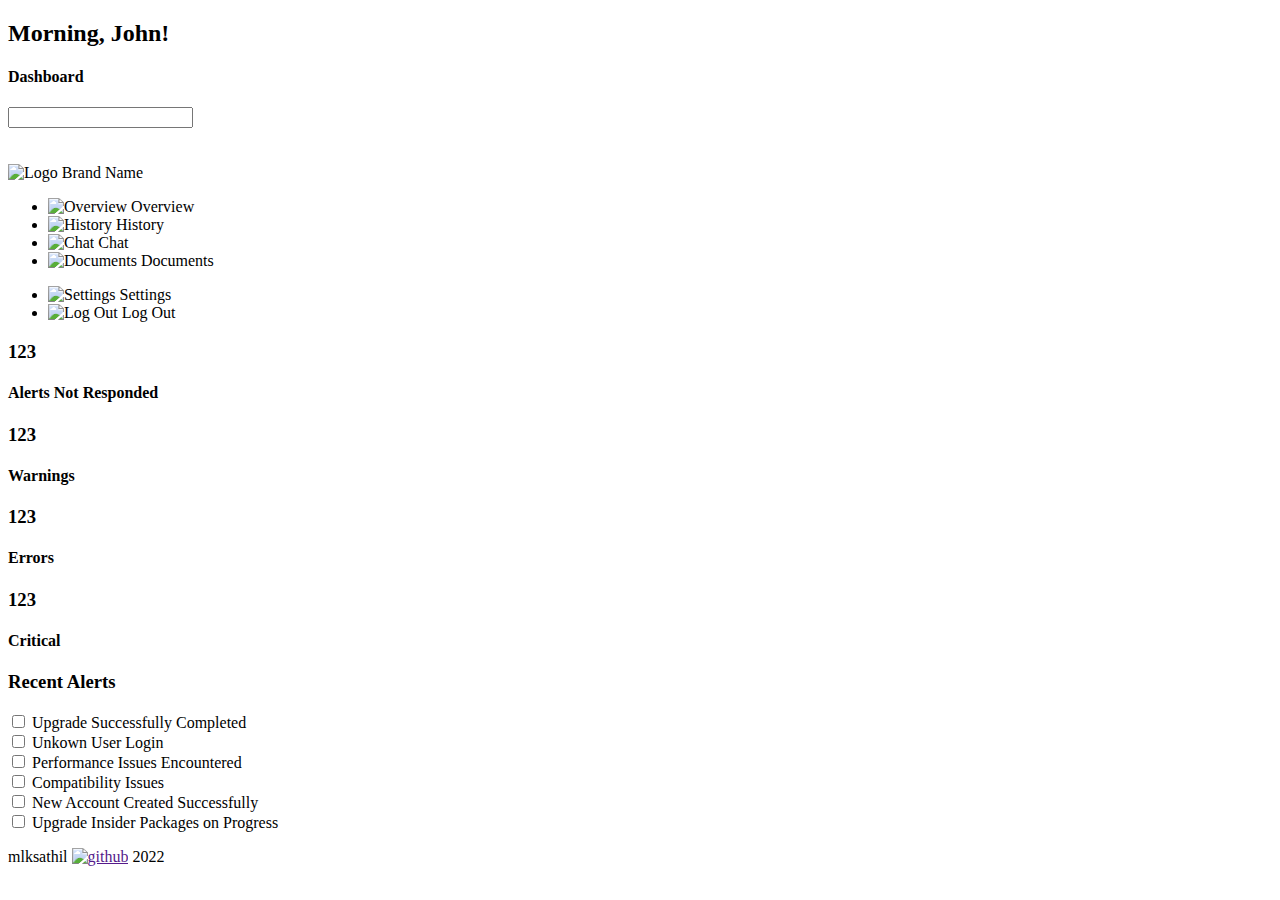
==== index.html @ 3f7fe792 "Initial Element Skeleton Done" ====
<!DOCTYPE html>
<html lang="en">

<head>
    <meta charset="UTF-8">
    <title>Admin Dashboard</title>
</head>

<body>

    <!-- SECTION Header -->

    <!-- Header
    title Morning, name!
    search
    notification
    profile pic + status + name -->

    <header>
        <div class="title">
            <h2>Morning, John!</h2>
            <h4>Dashboard</h4>
        </div>
        <input type="search" name="search" id="search">
        <div class='notification'><img src="" alt=""></div>

        <div class='profile img'>
            <img src="" alt="">
        </div>

        <div class='profile section' style='display: none'>
            <div class="status">
                <input type="radio" name="status" id="online" checked>
                <input type="radio" name="status" id="busy">
                <input type="radio" name="status" id="offline">
            </div>
            <div class="profile s">
                <input type="radio" name="profiles" id="john" checked>
                <input type="radio" name="profiles" id="margaret">
                <input type="radio" name="profiles" id="alex">
            </div>
            <div class="profile settings"> Profile Settings </div>
        </div>

    </header>

    <!-- !SECTION -->

    <!-- SECTION Navigation -->

    <!-- Navigation Upper
    Dasboard Logo
    Overview
    History
    Chat
    Documents -->

    <!-- Navigation Lower
    Settings
    Log Out -->

    <nav>
        <section class="logo">
            <img src="" alt="Logo" class="logo">
            Brand Name
        </section>

        <section class="top">
            <ul>
                <li class="overview">
                    <img src="" alt="Overview" class="icon overview">
                    Overview
                </li>
                <li class="History">
                    <img src="" alt="History" class="icon history">
                    History
                </li>
                <li class="chat">
                    <img src="" alt="Chat" class="icon chat">
                    Chat
                </li>
                <li class="documents">
                    <img src="" alt="Documents" class="icon documents">
                    Documents
                </li>
            </ul>
        </section>

        <section class="bottom">
            <ul>
                <li class="settings">
                    <img src="" alt="Settings" class="icon settings">
                    Settings
                </li>
                <li class="logout">
                    <img src="" alt="Log Out" class="icon logout">
                    Log Out
                </li>
            </ul>
        </section>
    </nav>

    <!-- !SECTION -->

    <!-- SECTION Main -->

    <!-- Article 1: Alert Count
    Alerts Not Responded
        Warnings
            Numbers + Image
        Errors
            Numbers + Image
        Criticals
            Numbers + Image -->

    <!-- Article 2: 
    Div A : Graph 
    Div B : Tickets Assgined -->

    <!-- SECTION Alert -->

    <main class="alert">
        <div class="alert count">
            <h3>123</h3>
            <h4>Alerts Not Responded</h4>
        </div>
        <div class="alert warning">
            <h3>123</h3>
            <h4>Warnings</h4>
        </div>
        <div class="alert errors">
            <h3>123</h3>
            <h4>Errors</h4>
        </div>
        <div class="alert critical">
            <h3>123</h3>
            <h4>Critical</h4>
        </div>
    </main>

    <!-- !SECTION -->

    <!-- SECTION Graph -->

    <div class="graph">
        <div class="bars" id="bar1">
            <div class="bar warning" id="w1"></div>
            <div class="bar error" id="e1"></div>
            <div class="bar critical" id="c1"></div>
        </div>
        <div class="bars" id="bar2">
            <div class="bar warning" id="w2"></div>
            <div class="bar error" id="e2"></div>
            <div class="bar critical" id="c2"></div>
        </div>
        <div class="bars" id="bar3">
            <div class="bar warning" id="w3"></div>
            <div class="bar error" id="e3"></div>
            <div class="bar critical" id="c3"></div>
        </div>
        <div class="bars" id="bar4">
            <div class="bar warning" id="w4"></div>
            <div class="bar error" id="e4"></div>
            <div class="bar critical" id="c4"></div>
        </div>
        <div class="bars" id="bar5">
            <div class="bar warning" id="w5"></div>
            <div class="bar error" id="e5"></div>
            <div class="bar critical" id="c5"></div>
        </div>
        <div class="bars" id="bar6">
            <div class="bar warning" id="w6"></div>
            <div class="bar error" id="e6"></div>
            <div class="bar critical" id="c6"></div>
        </div>
    </div>

    <!-- !SECTION -->

    <!-- SECTION Recent Alerts -->

    <div class="recents">
        <h3>Recent Alerts</h3>
        <div class="recent">
            <input type="checkbox" name="recents" id="alert1" class="recent check">
            <label for="alert1">Upgrade Successfully Completed</label>
        </div>
        <div class="recent">
            <input type="checkbox" name="recents" id="warning1" class="recent check">
            <label for="warning1">Unkown User Login</label>
        </div>
        <div class="recent">
            <input type="checkbox" name="recents" id="warning2" class="recent check">
            <label for="warning2">Performance Issues Encountered</label>
        </div>
        <div class="recent">
            <input type="checkbox" name="recents" id="error1" class="recent check">
            <label for="error1">Compatibility Issues</label>
        </div>
        <div class="recent">
            <input type="checkbox" name="recents" id="alert2" class="recent check">
            <label for="alert2">New Account Created Successfully</label>
        </div>
        <div class="recent">
            <input type="checkbox" name="recents" id="alert3" class="recent check">
            <label for="alert3">Upgrade Insider Packages on Progress</label>
        </div>

    </div>

    <!-- !SECTION -->

    <!-- !SECTION -->

    <!-- SECTION Footer -->
    <footer>
        <div>
            <p>
                mlksathil <a href=""><img src="" alt="github"></a> 2022
            </p>
        </div>
    </footer>


</body>

</html>
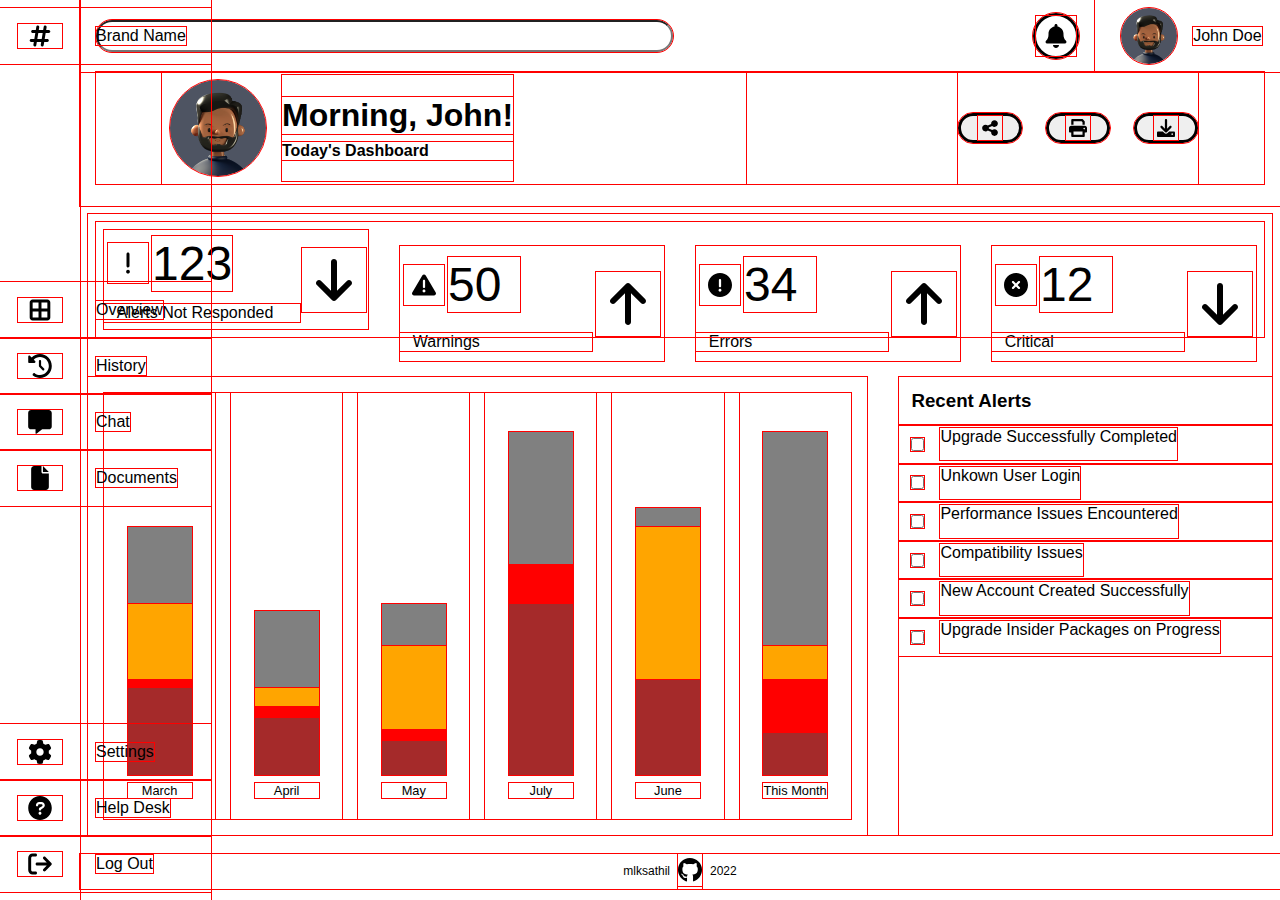
==== commit 585cd67f: "Icon Addition & Alignment" ====
--- a/index.html
+++ b/index.html
@@ -3,6 +3,9 @@
 
 <head>
     <meta charset="UTF-8">
+    <link rel="stylesheet" href="./style.css">
+    <link rel="stylesheet" href="https://cdnjs.cloudflare.com/ajax/libs/font-awesome/4.7.0/css/font-awesome.min.css">
+
     <title>Admin Dashboard</title>
 </head>
 
@@ -17,196 +20,262 @@
     profile pic + status + name -->
 
     <header>
-        <div class="title">
-            <h2>Morning, John!</h2>
-            <h4>Dashboard</h4>
+        <section class="top">
+            <input type="search" name="search" id="search">
+            <div class='notification'>
+                <img src="assets/web/icon-other/bell-solid.svg" alt="" class="notification icon">
+            </div>
+
+            <div class='notification selection' style='display: none'>
+                <div class="notification message">
+                    <p class="notification message text">Just Kidding! Nothing here. </p>
+                </div>
+            </div>
+
+            <div class='profile'>
+                <img src="./assets/web/profile/gray-profile.png" alt="profile" class="profile image">
+                <p class="profile name">John Doe</p>
+            </div>
+
+            <div class='profile selection' style='display: none'>
+                <div class="status">
+                    <input type="radio" name="status" id="online" checked>
+                    <input type="radio" name="status" id="busy">
+                    <input type="radio" name="status" id="offline">
+                </div>
+                <div class="profile s">
+                    <input type="radio" name="profiles" id="john" checked>
+                    <input type="radio" name="profiles" id="margaret">
+                    <input type="radio" name="profiles" id="alex">
+                </div>
+                <div class="profile settings"> Profile Settings </div>
+            </div>
+        </section>
+
+        <section class="bottom">
+            <div class="title">
+                <img src="./assets/web/profile/gray-profile.png" alt="profile" class="profile main image">
+                <div class="greeting">
+                    <h1>Morning, John!</h1>
+                    <h4>Today's Dashboard</h4>
+                </div>
+            </div>
+            <div class="header icons">
+                <button class="icon">
+                    <img src="assets/web/icon-other/share-nodes-solid.svg" alt="share" id="share" class="header icon">
+                </button>
+                <button class="icon">
+                    <img src="assets/web/icon-other/print-solid.svg" alt="print" id="print" class="header icon">
+                </button>
+                <button class="icon">
+                    <img src="assets/web/icon-other/download-solid.svg" alt="download" id="download"
+                        class="header icon">
+                </button>
+            </div>
+        </section>
+    </header>
+
+    <!-- !SECTION -->
+
+    <!-- SECTION Navigation -->
+
+    <nav>
+        <div class="nav">
+
+            <!-- Navigation Upper
+        Dasboard Logo
+        Overview
+        History
+        Chat
+        Documents -->
+
+            <section class="nav struct logo">
+                <img src="assets/web/icon-nav/hashtag-solid.svg" alt="Logo" class="icon logo">
+                <p class="logo text">Brand Name</p>
+            </section>
+
+            <section class="nav top">
+                <ul>
+                    <li class="nav struct overview">
+                        <img src="assets/web/icon-nav/border-all-solid.svg" alt="Overview" class="icon overview">
+                        <p class="overview text">Overview</p>
+                    </li>
+                    <li class="nav struct history">
+                        <img src="assets/web/icon-nav/clock-rotate-left-solid.svg" alt="History" class="icon history">
+                        <p class="history text">History</p>
+                    </li>
+                    <li class="nav struct chat">
+                        <img src="assets/web/icon-nav/message-solid.svg" alt="Chat" class="icon chat">
+                        <p class="chat text">Chat</p>
+                    </li>
+                    <li class="nav struct documents">
+                        <img src="assets/web/icon-nav/file-solid.svg" alt="Documents" class="icon documents">
+                        <p class="document text">Documents</p>
+                    </li>
+                </ul>
+            </section>
+
+            <!-- Navigation Lower
+        Settings
+        Log Out -->
+
+            <section class="nav bottom">
+                <ul>
+                    <li class="nav struct settings">
+                        <img src="assets/web/icon-nav/gear-solid.svg" alt="Settings" class="icon settings">
+                        <p class="nav text">Settings</p>
+                    </li>
+                    <li class="nav struct help">
+                        <img src="assets/web/icon-nav/circle-question-solid.svg" alt="Help Desk" class="icon help">
+                        <p class=" help text">Help Desk</p>
+                    </li>
+                    <li class="nav struct logout">
+                        <img src="assets/web/icon-nav/arrow-right-from-bracket-solid.svg" alt="Log Out"
+                            class="icon logout">
+                        <p class="logout text">Log Out</p>
+                    </li>
+                </ul>
+            </section>
         </div>
-        <input type="search" name="search" id="search">
-        <div class='notification'><img src="" alt=""></div>
-
-        <div class='profile img'>
-            <img src="" alt="">
-        </div>
-
-        <div class='profile section' style='display: none'>
-            <div class="status">
-                <input type="radio" name="status" id="online" checked>
-                <input type="radio" name="status" id="busy">
-                <input type="radio" name="status" id="offline">
-            </div>
-            <div class="profile s">
-                <input type="radio" name="profiles" id="john" checked>
-                <input type="radio" name="profiles" id="margaret">
-                <input type="radio" name="profiles" id="alex">
-            </div>
-            <div class="profile settings"> Profile Settings </div>
-        </div>
-
-    </header>
-
-    <!-- !SECTION -->
-
-    <!-- SECTION Navigation -->
-
-    <!-- Navigation Upper
-    Dasboard Logo
-    Overview
-    History
-    Chat
-    Documents -->
-
-    <!-- Navigation Lower
-    Settings
-    Log Out -->
-
-    <nav>
-        <section class="logo">
-            <img src="" alt="Logo" class="logo">
-            Brand Name
-        </section>
-
-        <section class="top">
-            <ul>
-                <li class="overview">
-                    <img src="" alt="Overview" class="icon overview">
-                    Overview
-                </li>
-                <li class="History">
-                    <img src="" alt="History" class="icon history">
-                    History
-                </li>
-                <li class="chat">
-                    <img src="" alt="Chat" class="icon chat">
-                    Chat
-                </li>
-                <li class="documents">
-                    <img src="" alt="Documents" class="icon documents">
-                    Documents
-                </li>
-            </ul>
-        </section>
-
-        <section class="bottom">
-            <ul>
-                <li class="settings">
-                    <img src="" alt="Settings" class="icon settings">
-                    Settings
-                </li>
-                <li class="logout">
-                    <img src="" alt="Log Out" class="icon logout">
-                    Log Out
-                </li>
-            </ul>
-        </section>
     </nav>
 
     <!-- !SECTION -->
 
     <!-- SECTION Main -->
 
-    <!-- Article 1: Alert Count
-    Alerts Not Responded
-        Warnings
-            Numbers + Image
-        Errors
-            Numbers + Image
-        Criticals
-            Numbers + Image -->
-
-    <!-- Article 2: 
-    Div A : Graph 
-    Div B : Tickets Assgined -->
-
-    <!-- SECTION Alert -->
-
-    <main class="alert">
-        <div class="alert count">
-            <h3>123</h3>
-            <h4>Alerts Not Responded</h4>
-        </div>
-        <div class="alert warning">
-            <h3>123</h3>
-            <h4>Warnings</h4>
-        </div>
-        <div class="alert errors">
-            <h3>123</h3>
-            <h4>Errors</h4>
-        </div>
-        <div class="alert critical">
-            <h3>123</h3>
-            <h4>Critical</h4>
-        </div>
+    <main class="body">
+
+        <!-- Article 1: Alert Count
+        Alerts Not Responded
+            Warnings
+                Numbers + Image
+            Errors
+                Numbers + Image
+            Criticals
+                Numbers + Image -->
+
+        <!-- SECTION Alert -->
+
+        <section class="alert">
+            <div class="alert overview count">
+                <img src="assets/web/icon-alerts/exclamation-solid.svg" alt="Alert Logo" class="alert count icon">
+                <p class="alert count number">123</p>
+                <p class="alert count text">Alerts Not Responded</p>
+                <img src="assets/web/icon-other/arrow-down-solid.svg" alt="" class="alert count arrow icon">
+            </div>
+            <div class="alert overview in warning">
+                <img src="assets/web/icon-alerts/triangle-exclamation-solid.svg" alt="Warning Logo"
+                    class="alert warning icon">
+                <p class="alert warning number">50</p>
+                <p class="alert warning text">Warnings</p>
+                <img src="assets/web/icon-other/arrow-up-solid.svg" alt="" class="alert warning arrow icon">
+            </div>
+            <div class="alert overview in error">
+                <img src="assets/web/icon-alerts/circle-exclamation-solid.svg" alt="error Logo"
+                    class="alert error icon">
+                <p class="alert error number">34</p>
+                <p class="alert error text">Errors</p>
+                <img src="assets/web/icon-other/arrow-up-solid.svg" alt="" class="alert error arrow icon">
+            </div>
+            <div class="alert overview in critical">
+                <img src="assets/web/icon-alerts/circle-xmark-solid.svg" alt="Critical Logo"
+                    class="alert critical icon">
+                <p class="alert critical number">12</p>
+                <p class="alert critical text">Critical</p>
+                <img src="assets/web/icon-other/arrow-down-solid.svg" alt="" class="alert critical arrow icon">
+            </div>
+        </section>
+
+        <!-- !SECTION -->
+
+        <!-- Article 2: 
+            Div A : Graph 
+            Div B : Tickets Assgined -->
+
+        <!-- SECTION Graph -->
+
+        <section class="graph">
+            <main class="graph">
+                <div class="bars" id="bar1">
+                    <div class="bar count" id="o1" style="height: 65%"></div>
+                    <div class="bar warning" id="w1" style="height: 45%"></div>
+                    <div class="bar error" id="e1" style="height: 25%"></div>
+                    <div class="bar critical" id="c1" style="height: 23%"></div>
+                    <p class="bar name">March</p>
+                </div>
+                <div class="bars" id="bar2">
+                    <div class="bar count" id="o2" style="height: 43%"></div>
+                    <div class="bar warning" id="w2" style="height: 23%"></div>
+                    <div class="bar error" id="e2" style="height: 18%"></div>
+                    <div class="bar critical" id="c2" style="height: 15%"></div>
+                    <p class="bar name">April</p>
+                </div>
+                <div class="bars" id="bar3">
+                    <div class="bar count" id="o3" style="height: 45%"></div>
+                    <div class="bar warning" id="w3" style="height: 34%"></div>
+                    <div class="bar error" id="e3" style="height: 12%"></div>
+                    <div class="bar critical" id="c3" style="height: 9%"></div>
+                    <p class="bar name">May</p>
+                </div>
+                <div class="bars" id="bar4">
+                    <div class="bar count" id="o4" style="height: 90%"></div>
+                    <div class="bar warning" id="w4" style="height: 55%"></div>
+                    <div class="bar error" id="e4" style="height: 55%"></div>
+                    <div class="bar critical" id="c4" style="height: 45%"></div>
+                    <p class="bar name">July</p>
+                </div>
+                <div class="bars" id="bar5">
+                    <div class="bar count" id="o5" style="height: 70%"></div>
+                    <div class="bar warning" id="w5" style="height: 65%"></div>
+                    <div class="bar error" id="e5" style="height: 25%"></div>
+                    <div class="bar critical" id="c5" style="height: 25%"></div>
+                    <p class="bar name">June</p>
+                </div>
+                <div class="bars" id="bar6">
+                    <div class="bar count" id="o6" style="height: 90%"></div>
+                    <div class="bar warning" id="w6" style="height: 34%"></div>
+                    <div class="bar error" id="e6" style="height: 25%"></div>
+                    <div class="bar critical" id="c6" style="height: 11%"></div>
+                    <p class="bar name">This Month</p>
+                </div>
+            </main>
+        </section>
+
+        <!-- !SECTION -->
+
+        <!-- SECTION Recent Alerts -->
+
+        <section class="recents">
+            <h3>Recent Alerts</h3>
+            <section class="recents body">
+                <div class="recent">
+                    <input type="checkbox" name="recents" id="alert1" class="recent check">
+                    <label for="alert1" class="recent text">Upgrade Successfully Completed</label>
+                </div>
+                <div class="recent">
+                    <input type="checkbox" name="recents" id="warning1" class="recent check">
+                    <label for="warning1" class="recent text">Unkown User Login</label>
+                </div>
+                <div class="recent">
+                    <input type="checkbox" name="recents" id="warning2" class="recent check">
+                    <label for="warning2" class="recent text">Performance Issues Encountered</label>
+                </div>
+                <div class="recent">
+                    <input type="checkbox" name="recents" id="error1" class="recent check">
+                    <label for="error1" class="recent text">Compatibility Issues</label>
+                </div>
+                <div class="recent">
+                    <input type="checkbox" name="recents" id="alert2" class="recent check">
+                    <label for="alert2" class="recent text">New Account Created Successfully</label>
+                </div>
+                <div class="recent">
+                    <input type="checkbox" name="recents" id="alert3" class="recent check">
+                    <label for="alert3" class="recent text">Upgrade Insider Packages on Progress</label>
+                </div>
+            </section>
+        </section>
+
     </main>
-
-    <!-- !SECTION -->
-
-    <!-- SECTION Graph -->
-
-    <div class="graph">
-        <div class="bars" id="bar1">
-            <div class="bar warning" id="w1"></div>
-            <div class="bar error" id="e1"></div>
-            <div class="bar critical" id="c1"></div>
-        </div>
-        <div class="bars" id="bar2">
-            <div class="bar warning" id="w2"></div>
-            <div class="bar error" id="e2"></div>
-            <div class="bar critical" id="c2"></div>
-        </div>
-        <div class="bars" id="bar3">
-            <div class="bar warning" id="w3"></div>
-            <div class="bar error" id="e3"></div>
-            <div class="bar critical" id="c3"></div>
-        </div>
-        <div class="bars" id="bar4">
-            <div class="bar warning" id="w4"></div>
-            <div class="bar error" id="e4"></div>
-            <div class="bar critical" id="c4"></div>
-        </div>
-        <div class="bars" id="bar5">
-            <div class="bar warning" id="w5"></div>
-            <div class="bar error" id="e5"></div>
-            <div class="bar critical" id="c5"></div>
-        </div>
-        <div class="bars" id="bar6">
-            <div class="bar warning" id="w6"></div>
-            <div class="bar error" id="e6"></div>
-            <div class="bar critical" id="c6"></div>
-        </div>
-    </div>
-
-    <!-- !SECTION -->
-
-    <!-- SECTION Recent Alerts -->
-
-    <div class="recents">
-        <h3>Recent Alerts</h3>
-        <div class="recent">
-            <input type="checkbox" name="recents" id="alert1" class="recent check">
-            <label for="alert1">Upgrade Successfully Completed</label>
-        </div>
-        <div class="recent">
-            <input type="checkbox" name="recents" id="warning1" class="recent check">
-            <label for="warning1">Unkown User Login</label>
-        </div>
-        <div class="recent">
-            <input type="checkbox" name="recents" id="warning2" class="recent check">
-            <label for="warning2">Performance Issues Encountered</label>
-        </div>
-        <div class="recent">
-            <input type="checkbox" name="recents" id="error1" class="recent check">
-            <label for="error1">Compatibility Issues</label>
-        </div>
-        <div class="recent">
-            <input type="checkbox" name="recents" id="alert2" class="recent check">
-            <label for="alert2">New Account Created Successfully</label>
-        </div>
-        <div class="recent">
-            <input type="checkbox" name="recents" id="alert3" class="recent check">
-            <label for="alert3">Upgrade Insider Packages on Progress</label>
-        </div>
-
-    </div>
 
     <!-- !SECTION -->
 
@@ -216,7 +285,8 @@
     <footer>
         <div>
             <p>
-                mlksathil <a href=""><img src="" alt="github"></a> 2022
+                mlksathil <a href=""><img src="assets/web/icon-other/github-brands.svg" alt="github"
+                        class="icon footer"></a> 2022
             </p>
         </div>
     </footer>
--- a/style.css
+++ b/style.css
@@ -0,0 +1,458 @@
+* {
+    outline: 1px solid red
+}
+
+:root {
+    font-family: 'Trebuchet MS', 'Lucida Sans Unicode', 'Lucida Grande', 'Lucida Sans', Arial, sans-serif
+}
+
+body {
+    margin: 0;
+    height: 100vh;
+
+    display: grid;
+    grid-template-columns: minmax(80px, 6vw) 2fr 2fr;
+    grid-template-rows: auto auto auto auto;
+    grid-template-areas:
+        "nav header header"
+        "nav main main"
+        "nav main main"
+        "nav main main"
+        "nav footer footer";
+}
+
+img.icon {
+    width: 1.5rem;
+    height: 1.5rem;
+
+    padding: .5rem;
+    margin: auto;
+}
+
+/* SECTION Header */
+
+header {
+    grid-area: header;
+}
+
+header section.top {
+    display: grid;
+    grid-template-columns: repeat(2, 2fr) 1fr 1fr .25fr 1.25fr;
+    grid-template-areas:
+        "search search . . notification profile";
+    gap: 1rem
+}
+
+#search {
+    height: 2rem;
+    margin: 1rem;
+
+    grid-area: search;
+    align-self: center;
+
+    border-radius: 50px;
+}
+
+div.notification {
+    grid-area: notification;
+    align-self: center;
+    justify-self: center;
+
+    display: flex;
+    align-items: center;
+
+    border-radius: 50%;
+    border: .2rem solid black;
+
+}
+
+.profile {
+    grid-area: profile;
+
+    text-align: center;
+
+    display: flex;
+    align-items: center;
+    justify-content: center;
+    gap: .5rem;
+}
+
+.profile.image {
+    width: 3.5rem;
+    height: 3.5rem;
+
+    margin: .5rem;
+
+    border-radius: 50%;
+}
+
+
+header section.bottom {
+    margin: 0 1rem;
+
+    display: flex;
+    flex-flow: row wrap;
+    justify-content: space-around;
+    gap: clamp(50px, 5rem, 500px)
+}
+
+div.title {
+    display: flex;
+    align-items: center;
+    gap: .5rem;
+
+    flex-basis: 50%;
+}
+
+img.profile.main {
+    width: 6rem;
+    height: 6rem;
+}
+
+.greeting>h1 {
+    font-size: 2rem;
+    margin-bottom: .5rem;
+}
+
+.greeting>h4 {
+    margin-top: 0;
+}
+
+.header.icons {
+    display: flex;
+    align-items: center;
+    gap: 1.5em;
+
+}
+
+button.icon {
+    width: 4rem;
+
+    box-sizing: border-box;
+
+    padding: 0;
+
+    border: .2rem solid black;
+    border-radius: 50rem;
+
+    display: flex;
+    align-items: center;
+    justify-content: center;
+}
+
+img.header.icon {
+    height: 1.1rem;
+    width: 1.1rem;
+
+    padding: .2rem;
+}
+
+/* !SECTION */
+
+/* SECTION Navigation */
+
+
+ul {
+    padding: 0;
+    margin: 0;
+    list-style-type: none;
+}
+
+nav {
+    min-width: max-content;
+    grid-area: nav;
+    position: relative;
+
+    overflow: hidden;
+
+    transition: all .5s ease;
+
+    z-index: 100;
+}
+
+nav:hover {
+    overflow: visible;
+}
+
+div.nav {
+    height: 100%;
+    min-width: max-content;
+
+    display: flex;
+    flex-flow: column nowrap;
+
+    overflow: hidden;
+
+    position: absolute;
+}
+
+.nav.struct {
+    display: grid;
+    grid-template-columns: minmax(80px, 6vw) 1fr .1fr;
+    justify-content: space-evenly;
+    justify-items: center;
+    align-items: center;
+    gap: 1em;
+}
+
+.struct.logo {
+    margin-top: 0.5rem;
+}
+
+.struct.logout {
+    margin-bottom: 0.5rem;
+}
+
+.nav>img {
+    margin: 1em;
+    padding: 0;
+    width: max(40px, 3.5vw);
+}
+
+.nav>.text {
+    /* margin-left: 3rem; */
+    justify-self: start;
+}
+
+.nav.top,
+.nav.bottom {
+    margin-top: auto;
+}
+
+p.alert.text {
+    padding-left: .8rem;
+}
+
+/* !SECTION */
+
+/* SECTION Main */
+
+main.body {
+    margin: 0.5rem;
+    grid-area: main;
+
+    display: grid;
+    grid-template: repeat(4, 1fr) / repeat(3, 1fr);
+    /* grid-template: repeat(4, 1fr) / repeat(auto-fit, minmax(200px, 1fr)); */
+    grid-template-areas: "alert alert alert"
+        "graph graph recents"
+        "graph graph recents"
+        "graph graph recents";
+    gap: 2rem;
+
+    overflow-y: auto;
+}
+
+/* SECTION Alert */
+section.alert {
+    margin: .5rem;
+    padding: .5rem;
+    grid-area: alert;
+
+    display: grid;
+    grid-template-columns: repeat(4, 1fr);
+    gap: 2rem;
+}
+
+.alert.overview {
+    display: grid;
+    grid-template-columns: 3rem repeat(2, 1fr) 1fr;
+    grid-template-rows: 1fr .5fr;
+    align-items: center;
+    justify-content: start;
+}
+
+.alert.icon {
+    grid-column: 1 / 2;
+}
+
+.alert.number {
+    font-size: 3rem;
+    margin: 0;
+
+    grid-column: 2;
+}
+
+.alert.text {
+    margin: 0;
+
+    grid-column: 1 / 4;
+    grid-row: 2;
+}
+
+.alert.arrow {
+    grid-column: 4;
+    grid-row: 1 / -1;
+
+    height: 3rem;
+    width: 3rem;
+}
+
+.alert.in {
+    margin-top: 1rem;
+    margin-bottom: -2rem;
+}
+
+/* !SECTION */
+
+/* SECTION Graph */
+
+section.graph {
+    grid-area: graph;
+    padding: 1rem;
+
+}
+
+main.graph {
+    height: 100%;
+
+    /* display: flex;
+    gap: 2rem;
+    justify-content: center; */
+
+    display: grid;
+    grid-template-columns: repeat(auto-fit, minmax(4rem, 1fr));
+    gap: 1rem;
+}
+
+.bars {
+    height: 100%;
+    width: 100%;
+
+    position: relative;
+
+    display: grid;
+    grid-template-rows: repeat(10, 1fr);
+    grid-template-columns: 1fr;
+    justify-items: center;
+    align-items: end;
+    gap: 0.5rem;
+
+    justify-content: center;
+}
+
+.bar {
+    grid-row: 1 / 10;
+    width: max(20px, 4rem);
+}
+
+.bar.count {
+    position: absolute;
+
+    height: 100%;
+
+    background-color: gray;
+}
+
+
+.bar.warning {
+    z-index: 3;
+
+    height: 70%;
+
+    position: absolute;
+
+    background-color: orange;
+
+}
+
+.bar.error {
+    z-index: 4;
+
+    height: 40%;
+
+    position: absolute;
+
+    background-color: red;
+
+}
+
+.bar.critical {
+    z-index: 5;
+
+    height: 30%;
+
+    position: absolute;
+
+    background-color: brown;
+
+}
+
+.bar.name {
+    grid-row: 10 / -1;
+    align-self: start;
+
+    margin: 0;
+
+    font-size: 0.8rem;
+
+    position: absolute;
+
+    text-align: center;
+}
+
+/* !SECTION */
+
+/* SECTION Recents */
+
+section.recents {
+    grid-area: recents;
+}
+
+.recents {
+    overflow-y: auto;
+}
+
+.recents>h3 {
+    margin: 0;
+    padding: .8rem;
+
+    position: sticky;
+    top: 0;
+}
+
+div.recent {
+    display: flex;
+}
+
+.recent.check {
+    margin: .8rem;
+    align-items: center;
+}
+
+.recent.text {
+    margin: .2rem;
+    align-items: center;
+}
+
+/* !SECTION */
+
+/* !SECTION */
+
+/* SECTION Footer */
+
+footer {
+    /* height: 1.5rem; */
+    width: 100%;
+    margin: auto;
+
+    grid-area: footer;
+    justify-self: center;
+
+    font-size: .75rem;
+    text-align: center;
+}
+
+footer p {
+    margin: 0;
+
+    display: flex;
+    justify-content: center;
+    align-items: center;
+    gap: .5rem;
+}
+
+.icon.footer {
+    padding: 0;
+    height: 2rem;
+}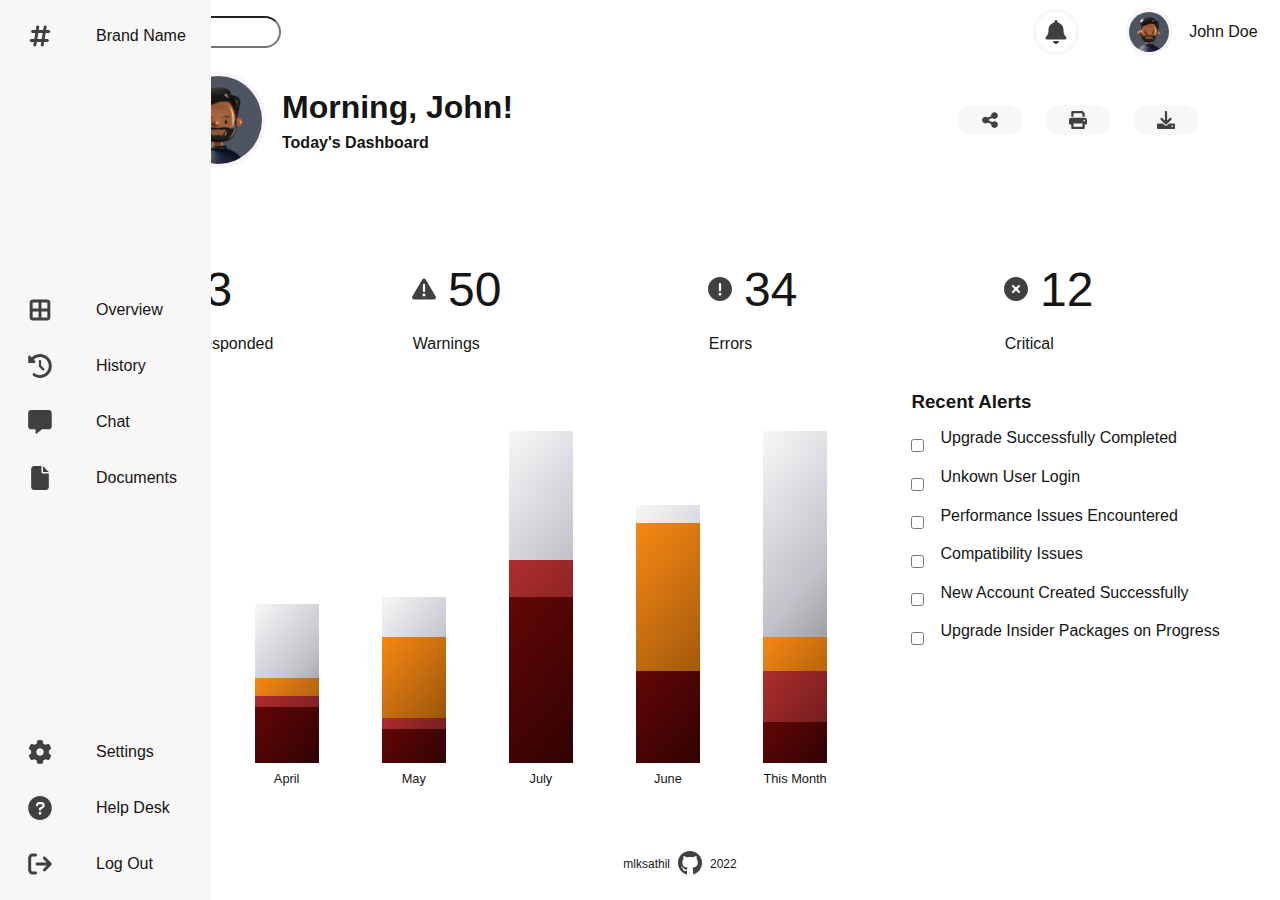
==== commit 40b9e817: "Color Styling & Alignment adjustments" ====
--- a/index.html
+++ b/index.html
@@ -21,7 +21,9 @@
 
     <header>
         <section class="top">
-            <input type="search" name="search" id="search">
+            <div class="search">
+                <input type="search" name="search" id="search" placeholder="Search here">
+            </div>
             <div class='notification'>
                 <img src="assets/web/icon-other/bell-solid.svg" alt="" class="notification icon">
             </div>
@@ -96,7 +98,7 @@
 
             <section class="nav top">
                 <ul>
-                    <li class="nav struct overview">
+                    <li class="nav struct overview selected">
                         <img src="assets/web/icon-nav/border-all-solid.svg" alt="Overview" class="icon overview">
                         <p class="overview text">Overview</p>
                     </li>
@@ -123,11 +125,11 @@
                 <ul>
                     <li class="nav struct settings">
                         <img src="assets/web/icon-nav/gear-solid.svg" alt="Settings" class="icon settings">
-                        <p class="nav text">Settings</p>
+                        <p class="setting text">Settings</p>
                     </li>
                     <li class="nav struct help">
                         <img src="assets/web/icon-nav/circle-question-solid.svg" alt="Help Desk" class="icon help">
-                        <p class=" help text">Help Desk</p>
+                        <p class="help text">Help Desk</p>
                     </li>
                     <li class="nav struct logout">
                         <img src="assets/web/icon-nav/arrow-right-from-bracket-solid.svg" alt="Log Out"
@@ -157,32 +159,32 @@
         <!-- SECTION Alert -->
 
         <section class="alert">
-            <div class="alert overview count">
+            <div class="alert overview in count down">
                 <img src="assets/web/icon-alerts/exclamation-solid.svg" alt="Alert Logo" class="alert count icon">
                 <p class="alert count number">123</p>
                 <p class="alert count text">Alerts Not Responded</p>
-                <img src="assets/web/icon-other/arrow-down-solid.svg" alt="" class="alert count arrow icon">
-            </div>
-            <div class="alert overview in warning">
+                <!-- <img src="assets/web/icon-other/arrow-down-solid.svg" alt="" class="alert count arrow icon"> -->
+            </div>
+            <div class="alert overview in warning up">
                 <img src="assets/web/icon-alerts/triangle-exclamation-solid.svg" alt="Warning Logo"
                     class="alert warning icon">
                 <p class="alert warning number">50</p>
                 <p class="alert warning text">Warnings</p>
-                <img src="assets/web/icon-other/arrow-up-solid.svg" alt="" class="alert warning arrow icon">
-            </div>
-            <div class="alert overview in error">
+                <!-- <img src="assets/web/icon-other/arrow-up-solid.svg" alt="" class="alert warning arrow icon"> -->
+            </div>
+            <div class="alert overview in error down">
                 <img src="assets/web/icon-alerts/circle-exclamation-solid.svg" alt="error Logo"
                     class="alert error icon">
                 <p class="alert error number">34</p>
                 <p class="alert error text">Errors</p>
-                <img src="assets/web/icon-other/arrow-up-solid.svg" alt="" class="alert error arrow icon">
-            </div>
-            <div class="alert overview in critical">
+                <!-- <img src="assets/web/icon-other/arrow-up-solid.svg" alt="" class="alert error arrow icon"> -->
+            </div>
+            <div class="alert overview in critical up">
                 <img src="assets/web/icon-alerts/circle-xmark-solid.svg" alt="Critical Logo"
                     class="alert critical icon">
                 <p class="alert critical number">12</p>
                 <p class="alert critical text">Critical</p>
-                <img src="assets/web/icon-other/arrow-down-solid.svg" alt="" class="alert critical arrow icon">
+                <!-- <img src="assets/web/icon-other/arrow-down-solid.svg" alt="" class="alert critical arrow icon"> -->
             </div>
         </section>
 
@@ -250,27 +252,28 @@
             <section class="recents body">
                 <div class="recent">
                     <input type="checkbox" name="recents" id="alert1" class="recent check">
-                    <label for="alert1" class="recent text">Upgrade Successfully Completed</label>
+                    <label for="alert1" class="recent text" data-type="alert">Upgrade Successfully Completed</label>
                 </div>
                 <div class="recent">
                     <input type="checkbox" name="recents" id="warning1" class="recent check">
-                    <label for="warning1" class="recent text">Unkown User Login</label>
+                    <label for="warning1" class="recent text" data-type="warning">Unkown User Login</label>
                 </div>
                 <div class="recent">
                     <input type="checkbox" name="recents" id="warning2" class="recent check">
-                    <label for="warning2" class="recent text">Performance Issues Encountered</label>
+                    <label for="warning2" class="recent text" data-type="warning">Performance Issues Encountered</label>
                 </div>
                 <div class="recent">
                     <input type="checkbox" name="recents" id="error1" class="recent check">
-                    <label for="error1" class="recent text">Compatibility Issues</label>
+                    <label for="error1" class="recent text" data-type="error">Compatibility Issues</label>
                 </div>
                 <div class="recent">
                     <input type="checkbox" name="recents" id="alert2" class="recent check">
-                    <label for="alert2" class="recent text">New Account Created Successfully</label>
+                    <label for="alert2" class="recent text" data-type="alert">New Account Created Successfully</label>
                 </div>
                 <div class="recent">
                     <input type="checkbox" name="recents" id="alert3" class="recent check">
-                    <label for="alert3" class="recent text">Upgrade Insider Packages on Progress</label>
+                    <label for="alert3" class="recent text" data-type="alert">Upgrade Insider Packages on
+                        Progress</label>
                 </div>
             </section>
         </section>
--- a/style.css
+++ b/style.css
@@ -1,17 +1,46 @@
 * {
-    outline: 1px solid red
+    /* outline: 1px solid red; */
 }
 
 :root {
-    font-family: 'Trebuchet MS', 'Lucida Sans Unicode', 'Lucida Grande', 'Lucida Sans', Arial, sans-serif
+    font-family: 'Trebuchet MS', 'Lucida Sans Unicode', 'Lucida Grande', 'Lucida Sans', Arial, sans-serif;
+
+    --white: #F9F6F7;
+
+    --light-gray: #F9F6F7;
+    --gray: #c1c1c9;
+    --dark-gray: #6a6864;
+
+    --black: #151514;
+
+    --alert: #150E56;
+    --dark-alert: #0e0937;
+
+    --warning: #F78812;
+    --dark-warning: #7f470b;
+
+    --error: #AF2D2D;
+    --dark-error: #5e1919;
+
+    --critical: #630606;
+    --dark-critical: #300303;
+
+    --dark-green: #243D25;
+    --dark-red: #2D132C;
+
+    --bright-red: #FF1E00;
+    --bright-green: #6cdf15;
+    --bright-yellow: #ffdf52;
 }
 
 body {
     margin: 0;
     height: 100vh;
 
-    display: grid;
-    grid-template-columns: minmax(80px, 6vw) 2fr 2fr;
+    color: var(--black);
+
+    display: grid;
+    grid-template-columns: minmax(80px, 5vw) 2fr 2fr;
     grid-template-rows: auto auto auto auto;
     grid-template-areas:
         "nav header header"
@@ -27,6 +56,8 @@
 
     padding: .5rem;
     margin: auto;
+
+    filter: invert(.25);
 }
 
 /* SECTION Header */
@@ -62,7 +93,7 @@
     align-items: center;
 
     border-radius: 50%;
-    border: .2rem solid black;
+    border: .2rem solid var(--light-gray);
 
 }
 
@@ -78,12 +109,16 @@
 }
 
 .profile.image {
-    width: 3.5rem;
-    height: 3.5rem;
+    width: 3rem;
+    height: 3rem;
 
     margin: .5rem;
+    padding: 0;
 
     border-radius: 50%;
+    border: .3rem solid var(--light-gray);
+
+    box-sizing: border-box;
 }
 
 
@@ -132,8 +167,10 @@
 
     padding: 0;
 
-    border: .2rem solid black;
+    border: .2rem solid var(--light-gray);
     border-radius: 50rem;
+
+    background-color: var(--light-gray);
 
     display: flex;
     align-items: center;
@@ -168,6 +205,9 @@
     transition: all .5s ease;
 
     z-index: 100;
+
+
+
 }
 
 nav:hover {
@@ -184,11 +224,13 @@
     overflow: hidden;
 
     position: absolute;
+
+    background-color: var(--light-gray);
 }
 
 .nav.struct {
     display: grid;
-    grid-template-columns: minmax(80px, 6vw) 1fr .1fr;
+    grid-template-columns: minmax(80px, 5vw) 1fr .1fr;
     justify-content: space-evenly;
     justify-items: center;
     align-items: center;
@@ -204,7 +246,7 @@
 }
 
 .nav>img {
-    margin: 1em;
+    margin: 1rem .5rem;
     padding: 0;
     width: max(40px, 3.5vw);
 }
@@ -339,43 +381,34 @@
 .bar.count {
     position: absolute;
 
-    height: 100%;
-
-    background-color: gray;
+    background: linear-gradient(130deg, var(--light-gray), var(--gray), var(--dark-gray));
 }
 
 
 .bar.warning {
     z-index: 3;
 
-    height: 70%;
-
-    position: absolute;
-
-    background-color: orange;
+    position: absolute;
+
+    background: linear-gradient(130deg, var(--warning), var(--dark-warning));
 
 }
 
 .bar.error {
     z-index: 4;
 
-    height: 40%;
-
-    position: absolute;
-
-    background-color: red;
+    position: absolute;
+
+    background: linear-gradient(130deg, var(--error), var(--dark-error));
 
 }
 
 .bar.critical {
     z-index: 5;
 
-    height: 30%;
-
-    position: absolute;
-
-    background-color: brown;
-
+    position: absolute;
+
+    background: linear-gradient(130deg, var(--critical), var(--dark-critical));
 }
 
 .bar.name {
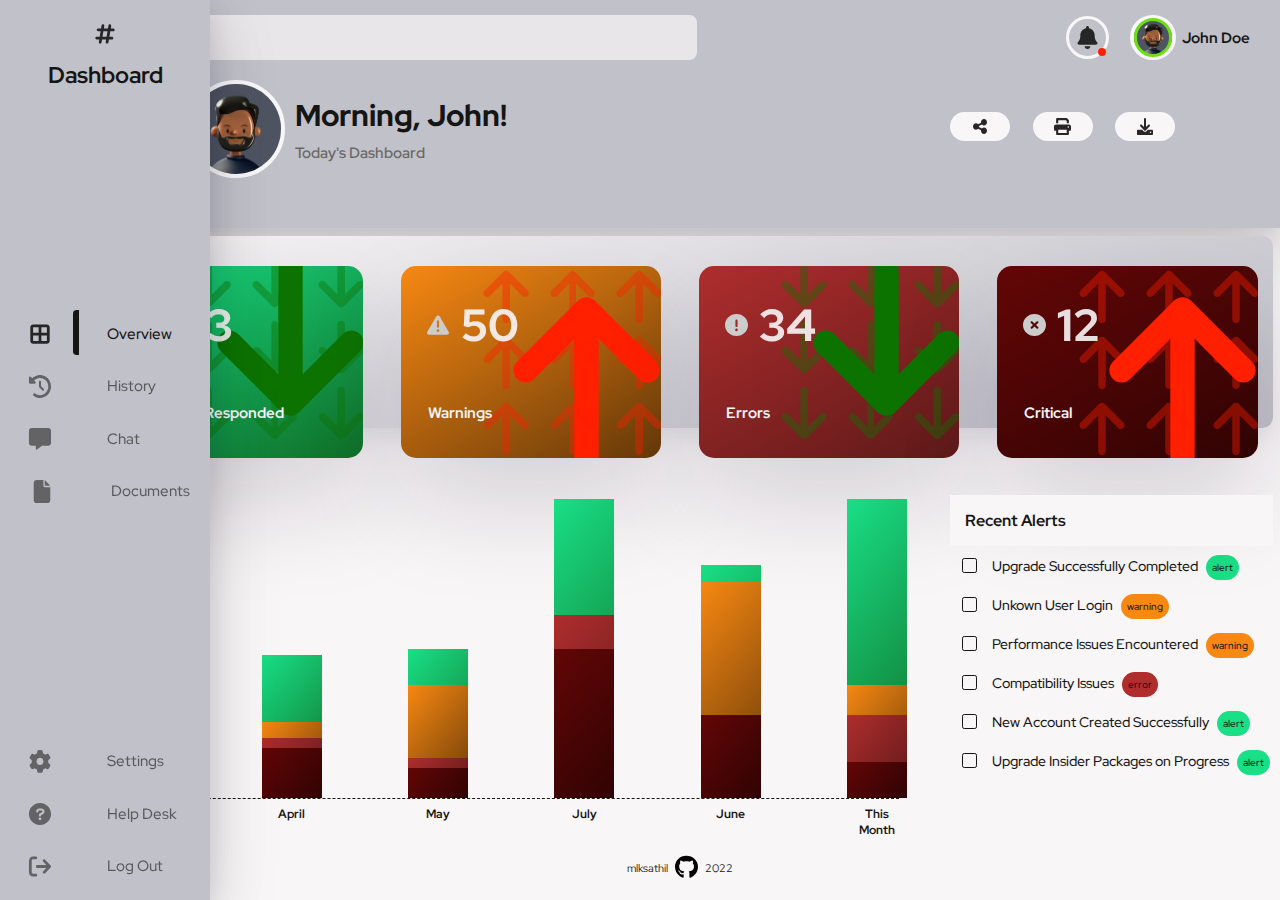
==== commit 3d40866e: "Font Addition" ====
--- a/index.html
+++ b/index.html
@@ -4,9 +4,9 @@
 <head>
     <meta charset="UTF-8">
     <link rel="stylesheet" href="./style.css">
-    <link rel="stylesheet" href="https://cdnjs.cloudflare.com/ajax/libs/font-awesome/4.7.0/css/font-awesome.min.css">
-
-    <title>Admin Dashboard</title>
+    <link rel="shortcut icon" href="./assets/web/grip-solid.svg" type="image/x-icon">
+
+    <title>Dashboard</title>
 </head>
 
 <body>
@@ -24,33 +24,42 @@
             <div class="search">
                 <input type="search" name="search" id="search" placeholder="Search here">
             </div>
-            <div class='notification'>
+            <div class='notification menu'>
                 <img src="assets/web/icon-other/bell-solid.svg" alt="" class="notification icon">
             </div>
 
-            <div class='notification selection' style='display: none'>
-                <div class="notification message">
-                    <p class="notification message text">Just Kidding! Nothing here. </p>
+            <div class='notification selection' style="display: none;">
+                <p class="notification header">Notifications </p>
+                <div class="notification body">
+                    <div class="notification message">
+                        <p class="notification message-text">Just Kidding! Nothing here. </p>
+                        <div class="notification message-close"></div>
+                    </div>
+                    <div class="notification none" style="display: none;">None Here!</div>
                 </div>
             </div>
 
-            <div class='profile'>
-                <img src="./assets/web/profile/gray-profile.png" alt="profile" class="profile image">
+            <div class='profile main online'>
+                <img src="./assets/web/profile/gray-profile.png" alt="profile" class="profile image side">
                 <p class="profile name">John Doe</p>
             </div>
 
-            <div class='profile selection' style='display: none'>
-                <div class="status">
-                    <input type="radio" name="status" id="online" checked>
-                    <input type="radio" name="status" id="busy">
-                    <input type="radio" name="status" id="offline">
+            <div class='profile selection' style="display: none;">
+                <div class="profile status head"> Status </div>
+                <div class="status main">
+                    <input type="radio" name="status" id="online" checked><label for="online">Online</label>
+                    <input type="radio" name="status" id="busy"><label for="busy">Busy</label>
+                    <input type="radio" name="status" id="offline"><label for="offline">Offline</label>
                 </div>
-                <div class="profile s">
-                    <input type="radio" name="profiles" id="john" checked>
-                    <input type="radio" name="profiles" id="margaret">
-                    <input type="radio" name="profiles" id="alex">
+                <div class="profile login head"> Other Login Profile</div>
+                <div class="profile login">
+                    <input type="radio" name="profiles" id="john" checked data-name="John Doe"><label for="john"
+                        class="img"><img src="./assets/web/profile/gray-profile.png" alt=""></label>
+                    <input type="radio" name="profiles" id="margaret" data-name="Primose Margaret"><label for="margaret"
+                        class="img"><img src="./assets/web/profile/pink-profile.png" alt=""></label>
+                    <input type="radio" name="profiles" id="alex" data-name="Alex Gray"><label for="alex"
+                        class="img"><img src="./assets/web/profile/green-profile.png" alt=""></label>
                 </div>
-                <div class="profile settings"> Profile Settings </div>
             </div>
         </section>
 
@@ -93,7 +102,7 @@
 
             <section class="nav struct logo">
                 <img src="assets/web/icon-nav/hashtag-solid.svg" alt="Logo" class="icon logo">
-                <p class="logo text">Brand Name</p>
+                <p class="logo text">Dashboard</p>
             </section>
 
             <section class="nav top">
@@ -147,18 +156,18 @@
 
     <main class="body">
 
-        <!-- Article 1: Alert Count
-        Alerts Not Responded
-            Warnings
-                Numbers + Image
-            Errors
-                Numbers + Image
-            Criticals
-                Numbers + Image -->
+        <!-- SECTION Article 1
+            Alert Count : Alerts Not Responded
+                Warnings
+                    Numbers + Image
+                Errors
+                    Numbers + Image
+                Criticals
+                    Numbers + Image -->
 
         <!-- SECTION Alert -->
 
-        <section class="alert">
+        <section class="article high alert">
             <div class="alert overview in count down">
                 <img src="assets/web/icon-alerts/exclamation-solid.svg" alt="Alert Logo" class="alert count icon">
                 <p class="alert count number">123</p>
@@ -189,98 +198,105 @@
         </section>
 
         <!-- !SECTION -->
-
-        <!-- Article 2: 
+        <!-- !SECTION -->
+
+        <!-- SECTION Article 2
             Div A : Graph 
             Div B : Tickets Assgined -->
 
-        <!-- SECTION Graph -->
-
-        <section class="graph">
-            <main class="graph">
-                <div class="bars" id="bar1">
-                    <div class="bar count" id="o1" style="height: 65%"></div>
-                    <div class="bar warning" id="w1" style="height: 45%"></div>
-                    <div class="bar error" id="e1" style="height: 25%"></div>
-                    <div class="bar critical" id="c1" style="height: 23%"></div>
-                    <p class="bar name">March</p>
-                </div>
-                <div class="bars" id="bar2">
-                    <div class="bar count" id="o2" style="height: 43%"></div>
-                    <div class="bar warning" id="w2" style="height: 23%"></div>
-                    <div class="bar error" id="e2" style="height: 18%"></div>
-                    <div class="bar critical" id="c2" style="height: 15%"></div>
-                    <p class="bar name">April</p>
-                </div>
-                <div class="bars" id="bar3">
-                    <div class="bar count" id="o3" style="height: 45%"></div>
-                    <div class="bar warning" id="w3" style="height: 34%"></div>
-                    <div class="bar error" id="e3" style="height: 12%"></div>
-                    <div class="bar critical" id="c3" style="height: 9%"></div>
-                    <p class="bar name">May</p>
-                </div>
-                <div class="bars" id="bar4">
-                    <div class="bar count" id="o4" style="height: 90%"></div>
-                    <div class="bar warning" id="w4" style="height: 55%"></div>
-                    <div class="bar error" id="e4" style="height: 55%"></div>
-                    <div class="bar critical" id="c4" style="height: 45%"></div>
-                    <p class="bar name">July</p>
-                </div>
-                <div class="bars" id="bar5">
-                    <div class="bar count" id="o5" style="height: 70%"></div>
-                    <div class="bar warning" id="w5" style="height: 65%"></div>
-                    <div class="bar error" id="e5" style="height: 25%"></div>
-                    <div class="bar critical" id="c5" style="height: 25%"></div>
-                    <p class="bar name">June</p>
-                </div>
-                <div class="bars" id="bar6">
-                    <div class="bar count" id="o6" style="height: 90%"></div>
-                    <div class="bar warning" id="w6" style="height: 34%"></div>
-                    <div class="bar error" id="e6" style="height: 25%"></div>
-                    <div class="bar critical" id="c6" style="height: 11%"></div>
-                    <p class="bar name">This Month</p>
-                </div>
-            </main>
+        <section class="article low gr">
+            <!-- SECTION Graph -->
+
+            <section class="graph">
+                <main class="graph">
+                    <div class="bars" id="bar1">
+                        <div class="bar count" id="o1" style="height: 65%"></div>
+                        <div class="bar warning" id="w1" style="height: 45%"></div>
+                        <div class="bar error" id="e1" style="height: 25%"></div>
+                        <div class="bar critical" id="c1" style="height: 23%"></div>
+                        <p class="bar name">March</p>
+                    </div>
+                    <div class="bars" id="bar2">
+                        <div class="bar count" id="o2" style="height: 43%"></div>
+                        <div class="bar warning" id="w2" style="height: 23%"></div>
+                        <div class="bar error" id="e2" style="height: 18%"></div>
+                        <div class="bar critical" id="c2" style="height: 15%"></div>
+                        <p class="bar name">April</p>
+                    </div>
+                    <div class="bars" id="bar3">
+                        <div class="bar count" id="o3" style="height: 45%"></div>
+                        <div class="bar warning" id="w3" style="height: 34%"></div>
+                        <div class="bar error" id="e3" style="height: 12%"></div>
+                        <div class="bar critical" id="c3" style="height: 9%"></div>
+                        <p class="bar name">May</p>
+                    </div>
+                    <div class="bars" id="bar4">
+                        <div class="bar count" id="o4" style="height: 90%"></div>
+                        <div class="bar warning" id="w4" style="height: 55%"></div>
+                        <div class="bar error" id="e4" style="height: 55%"></div>
+                        <div class="bar critical" id="c4" style="height: 45%"></div>
+                        <p class="bar name">July</p>
+                    </div>
+                    <div class="bars" id="bar5">
+                        <div class="bar count" id="o5" style="height: 70%"></div>
+                        <div class="bar warning" id="w5" style="height: 65%"></div>
+                        <div class="bar error" id="e5" style="height: 25%"></div>
+                        <div class="bar critical" id="c5" style="height: 25%"></div>
+                        <p class="bar name">June</p>
+                    </div>
+                    <div class="bars" id="bar6">
+                        <div class="bar count" id="o6" style="height: 90%"></div>
+                        <div class="bar warning" id="w6" style="height: 34%"></div>
+                        <div class="bar error" id="e6" style="height: 25%"></div>
+                        <div class="bar critical" id="c6" style="height: 11%"></div>
+                        <p class="bar name">This Month</p>
+                    </div>
+                </main>
+            </section>
+
+            <!-- !SECTION -->
+
+            <!-- SECTION Recent Alerts -->
+
+            <section class="recents main">
+                <h3>Recent Alerts</h3>
+                <section class="recents body">
+                    <div class="recent">
+                        <input type="checkbox" name="recents" id="alert1" class="recent check alert-tag">
+                        <label for="alert1" class="recent text alert-tag" data-type="alert">Upgrade Successfully
+                            Completed</label>
+                    </div>
+                    <div class="recent">
+                        <input type="checkbox" name="recents" id="warning1" class="recent check warning-tag">
+                        <label for="warning1" class="recent text warning-tag" data-type="warning">Unkown User
+                            Login</label>
+                    </div>
+                    <div class="recent">
+                        <input type="checkbox" name="recents" id="warning2" class="recent check warning-tag">
+                        <label for="warning2" class="recent text warning-tag" data-type="warning">Performance Issues
+                            Encountered</label>
+                    </div>
+                    <div class="recent">
+                        <input type="checkbox" name="recents" id="error1" class="recent check error-tag">
+                        <label for="error1" class="recent text error-tag" data-type="error">Compatibility Issues</label>
+                    </div>
+                    <div class="recent">
+                        <input type="checkbox" name="recents" id="alert2" class="recent check alert-tag">
+                        <label for="alert2" class="recent text alert-tag" data-type="alert">New Account Created
+                            Successfully</label>
+                    </div>
+                    <div class="recent">
+                        <input type="checkbox" name="recents" id="alert3" class="recent check alert-tag">
+                        <label for="alert3" class="recent text alert-tag" data-type="alert">Upgrade Insider Packages on
+                            Progress</label>
+                    </div>
+                </section>
+            </section>
+
+            <!-- !SECTION -->
         </section>
 
-        <!-- !SECTION -->
-
-        <!-- SECTION Recent Alerts -->
-
-        <section class="recents">
-            <h3>Recent Alerts</h3>
-            <section class="recents body">
-                <div class="recent">
-                    <input type="checkbox" name="recents" id="alert1" class="recent check">
-                    <label for="alert1" class="recent text" data-type="alert">Upgrade Successfully Completed</label>
-                </div>
-                <div class="recent">
-                    <input type="checkbox" name="recents" id="warning1" class="recent check">
-                    <label for="warning1" class="recent text" data-type="warning">Unkown User Login</label>
-                </div>
-                <div class="recent">
-                    <input type="checkbox" name="recents" id="warning2" class="recent check">
-                    <label for="warning2" class="recent text" data-type="warning">Performance Issues Encountered</label>
-                </div>
-                <div class="recent">
-                    <input type="checkbox" name="recents" id="error1" class="recent check">
-                    <label for="error1" class="recent text" data-type="error">Compatibility Issues</label>
-                </div>
-                <div class="recent">
-                    <input type="checkbox" name="recents" id="alert2" class="recent check">
-                    <label for="alert2" class="recent text" data-type="alert">New Account Created Successfully</label>
-                </div>
-                <div class="recent">
-                    <input type="checkbox" name="recents" id="alert3" class="recent check">
-                    <label for="alert3" class="recent text" data-type="alert">Upgrade Insider Packages on
-                        Progress</label>
-                </div>
-            </section>
-        </section>
-
     </main>
-
-    <!-- !SECTION -->
 
     <!-- !SECTION -->
 
@@ -288,8 +304,8 @@
     <footer>
         <div>
             <p>
-                mlksathil <a href=""><img src="assets/web/icon-other/github-brands.svg" alt="github"
-                        class="icon footer"></a> 2022
+                mlksathil <a href="https://github.com/mlksathil/dashboard.git"><img
+                        src="assets/web/icon-other/github-brands.svg" alt="github" class="icon footer"></a> 2022
             </p>
         </div>
     </footer>
--- a/style.css
+++ b/style.css
@@ -1,9 +1,13 @@
-* {
-    /* outline: 1px solid red; */
-}
+@import url('https://fonts.googleapis.com/css2?family=Red+Hat+Display:wght@400;500;600;700;800&display=swap');
+
+/* * {
+    outline: 1px solid red;
+} */
 
 :root {
-    font-family: 'Trebuchet MS', 'Lucida Sans Unicode', 'Lucida Grande', 'Lucida Sans', Arial, sans-serif;
+    font-family: 'Red Hat Display', 'Trebuchet MS', 'Lucida Sans Unicode', 'Lucida Grande', 'Lucida Sans', Arial, sans-serif;
+
+    font-size: clamp(15px, 2rem, 1vw);
 
     --white: #F9F6F7;
 
@@ -13,11 +17,11 @@
 
     --black: #151514;
 
-    --alert: #150E56;
-    --dark-alert: #0e0937;
+    --alert: #19df86;
+    --dark-alert: #106e27;
 
     --warning: #F78812;
-    --dark-warning: #7f470b;
+    --dark-warning: #663909;
 
     --error: #AF2D2D;
     --dark-error: #5e1919;
@@ -25,11 +29,14 @@
     --critical: #630606;
     --dark-critical: #300303;
 
+    --bright-green: #6cdf15;
+    --green: #68b130;
     --dark-green: #243D25;
+
+    --bright-red: #FF1E00;
+    --pink: #ff569f;
     --dark-red: #2D132C;
 
-    --bright-red: #FF1E00;
-    --bright-green: #6cdf15;
     --bright-yellow: #ffdf52;
 }
 
@@ -41,13 +48,14 @@
 
     display: grid;
     grid-template-columns: minmax(80px, 5vw) 2fr 2fr;
-    grid-template-rows: auto auto auto auto;
     grid-template-areas:
         "nav header header"
         "nav main main"
         "nav main main"
         "nav main main"
         "nav footer footer";
+
+    background-color: var(--white);
 }
 
 img.icon {
@@ -57,34 +65,87 @@
     padding: .5rem;
     margin: auto;
 
-    filter: invert(.25);
+    filter: invert(.15);
 }
 
 /* SECTION Header */
 
 header {
     grid-area: header;
-}
+
+    background-color: var(--gray);
+
+    box-shadow: rgba(17, 17, 26, 0.1) 0px 8px 24px, rgba(17, 17, 26, 0.1) 0px 16px 56px, rgba(17, 17, 26, 0.1) 0px 24px 80px;
+}
+
+/* SECTION Top Header */
 
 header section.top {
     display: grid;
-    grid-template-columns: repeat(2, 2fr) 1fr 1fr .25fr 1.25fr;
+    grid-template-columns: repeat(2, 2fr) 1fr 1fr .25fr 1fr;
     grid-template-areas:
         "search search . . notification profile";
     gap: 1rem
 }
 
-#search {
-    height: 2rem;
-    margin: 1rem;
-
+/* ANCHOR Search Adjustments */
+
+div.search {
     grid-area: search;
     align-self: center;
-
-    border-radius: 50px;
-}
-
-div.notification {
+    display: flex;
+    justify-content: center;
+    align-items: stretch;
+}
+
+#search {
+    height: 3rem;
+    min-width: 10rem;
+    margin: 1rem;
+
+    border-radius: .5rem;
+    border: none;
+
+    flex: 1;
+    opacity: 0.7;
+    background-color: var(--light-gray);
+
+    transition: .2s;
+}
+
+#search:focus,
+#search:hover,
+#search:focus-visible {
+    opacity: 1;
+    background: linear-gradient(130deg, var(--light-gray) 20%, var(--white));
+    outline: none;
+}
+
+input[type="search"]::-webkit-textfield-decoration-container {
+    padding: 2.5rem;
+    background: no-repeat left .7rem center / 1.2rem url(./assets/web/icon-other/magnifying-glass-solid.svg);
+}
+
+input[type="search"]::-webkit-input-placeholder {
+    padding: 2.5rem;
+    font-family: 'Red Hat Display', sans-serif;
+}
+
+input[type="search"]::-webkit-search-cancel-button {
+    -webkit-appearance: none;
+    background: url(./assets/web/icon-other/xmark-solid.svg) no-repeat center right;
+    height: 1.25rem;
+    width: 1.25rem;
+    opacity: 0;
+}
+
+input[type="search"]:focus::-webkit-search-cancel-button {
+    opacity: 1;
+}
+
+/* ANCHOR Notification Bell */
+
+div.notification.menu {
     grid-area: notification;
     align-self: center;
     justify-self: center;
@@ -95,40 +156,295 @@
     border-radius: 50%;
     border: .2rem solid var(--light-gray);
 
-}
-
-.profile {
+    position: relative;
+
+    cursor: pointer;
+}
+
+div.notification.menu:hover {
+    box-shadow: rgba(0, 0, 0, 0.35) 0px 5px 15px;
+}
+
+div.notification.menu::after {
+    content: '';
+    border: .3rem solid var(--bright-red);
+    border-radius: 5rem;
+
+    bottom: 0;
+    right: 0;
+
+    position: absolute;
+}
+
+div.notification.selection {
+    position: absolute;
+    top: 10%;
+    right: 15.65%;
+
+    min-width: max(20vw, 15rem);
+
+    border-radius: .5rem;
+
+    background-color: var(--light-gray);
+
+    box-shadow: rgba(0, 0, 0, 0.35) 0px 5px 15px;
+
+    z-index: 5;
+
+    display: grid;
+    grid-template-rows: .9fr 1.15fr;
+
+    overflow: hidden;
+}
+
+.notification.header {
+    padding-left: 1rem;
+
+    height: 1rem;
+
+    font-weight: 600;
+}
+
+.notification.body {
+    background-color: var(--white);
+    opacity: .8;
+
+    min-height: 10%;
+    margin: 0 0 1rem;
+
+    box-shadow: rgb(204, 219, 232) 3px 3px 6px 0px inset, rgba(255, 255, 255, 0.5) -3px -3px 6px 1px inset;
+}
+
+.notification.message {
+    padding-left: 1rem;
+
+    font-size: .8rem;
+
+    display: flex;
+    justify-content: space-between;
+    align-items: center;
+    gap: .6rem;
+
+    margin: 0 .5rem 0 0;
+}
+
+div.notification.message-close {
+    background: url(./assets/web/icon-other/xmark-solid.svg) center / .5rem no-repeat;
+
+    width: 2rem;
+    height: 2rem;
+
+    cursor: pointer;
+}
+
+div.notification.message-close:hover {
+    filter: invert(12%) sepia(58%) saturate(6955%) hue-rotate(357deg) brightness(94%) contrast(94%);
+}
+
+div.notification.none {
+    text-align: center;
+    padding: 1rem 0;
+
+    font-size: .9rem;
+    opacity: .5;
+
+}
+
+/* ANCHOR Profile */
+.profile.main {
     grid-area: profile;
+    justify-self: end;
 
     text-align: center;
+
+    width: max-content;
+    margin: 0 1.5rem 0 .25rem;
 
     display: flex;
     align-items: center;
     justify-content: center;
-    gap: .5rem;
+    gap: .25rem;
+
+    cursor: pointer;
+
+    position: relative;
+
+    transition: .2s;
+}
+
+.profile.main::after {
+    content: ' ';
+
+    position: absolute;
+    left: .4rem;
+
+    width: 2.15rem;
+    height: 2.15rem;
+    border-radius: 50%;
+
+    z-index: 6;
+}
+
+.profile.main.online::after {
+    border: 3px solid var(--bright-green);
+}
+
+.profile.main.busy::after {
+    border: 3px solid var(--bright-red);
+}
+
+.profile.main.offline::after {
+    border: 3px solid var(--gray);
+}
+
+
+.profile.main:hover>* {
+    box-shadow: rgba(0, 0, 0, 0.15) 0px 5px 15px 0px;
 }
 
 .profile.image {
+    width: 2.5rem;
+    height: 2.5rem;
+
+    margin: .15rem;
+    padding: 0;
+
+    border-radius: 50%;
+    border: .3rem solid var(--light-gray);
+}
+
+.profile.image.side {
+    margin-right: -3.32rem;
+
+    z-index: 2;
+}
+
+.profile.name {
+    font-weight: 700;
+
+    margin: 0;
+    padding: 1rem .5rem 1rem 3.5rem;
+
+    border-radius: 2rem;
+}
+
+.profile.selection {
+    position: absolute;
+    top: 11.5%;
+    right: 1.95%;
+
+    background-color: var(--white);
+
+    z-index: 6;
+
+    display: grid;
+    grid-template-rows: repeat(3, 1fr);
+    gap: 1rem;
+    align-items: center;
+    justify-content: center;
+    justify-items: center;
+
+    font-weight: 600;
+
+    padding: 1rem;
+    min-width: 10rem;
+
+    border-radius: .5rem;
+
+    box-shadow: rgba(0, 0, 0, 0.35) 0px 5px 15px;
+}
+
+.profile.selection input[type="radio"] {
+    appearance: none;
+}
+
+.status.main>input {
+    border: .1rem solid var(--black);
+    border-radius: 2rem;
+
+    height: 1rem;
+    width: 1rem;
+
+    margin: 0 -1.35rem 0 .6rem;
+
+    cursor: pointer;
+}
+
+.status.main>label {
+    font-size: .7rem;
+    font-weight: 400;
+    position: relative;
+
+    bottom: .25rem;
+
+    padding: .25rem .4rem .25rem 1.5rem;
+
+    border: 1px solid var(--black);
+    border-radius: 2rem;
+
+    cursor: pointer;
+}
+
+.status.main>input#online:checked {
+    background-color: var(--bright-green);
+}
+
+.status.main>input#offline:checked {
+    background-color: var(--gray);
+}
+
+.status.main>input#busy:checked {
+    background-color: var(--bright-red);
+}
+
+.profile.login input+label {
+    box-sizing: border-box;
+    display: contents;
+}
+
+.profile.login input+label img {
     width: 3rem;
     height: 3rem;
-
-    margin: .5rem;
+    border: .4rem solid var(--white);
+    border-radius: 10rem;
+
     padding: 0;
-
-    border-radius: 50%;
-    border: .3rem solid var(--light-gray);
-
-    box-sizing: border-box;
-}
-
+    margin: 0;
+
+    opacity: .7;
+
+    cursor: pointer;
+}
+
+.profile.login input:checked+label img {
+    opacity: 1;
+}
+
+.profile.login input#john:checked+label img {
+    border: .4rem solid var(--gray);
+}
+
+.profile.login input#margaret:checked+label img {
+    border: .4rem solid var(--pink);
+}
+
+.profile.login input#alex:checked+label img {
+    border: .4rem solid var(--green);
+}
+
+/* !SECTION */
+
+/* SECTION Bottom Header */
 
 header section.bottom {
-    margin: 0 1rem;
+    margin: 0 1rem 1rem;
 
     display: flex;
     flex-flow: row wrap;
     justify-content: space-around;
-    gap: clamp(50px, 5rem, 500px)
+
+    /* gap: clamp(50px, 5rem, 500px) */
+    /* gap: 2rem; */
 }
 
 div.title {
@@ -145,19 +461,27 @@
 }
 
 .greeting>h1 {
+    font-weight: 800;
     font-size: 2rem;
     margin-bottom: .5rem;
+    width: max-content;
 }
 
 .greeting>h4 {
+    font-weight: 600;
     margin-top: 0;
-}
+    color: var(--dark-gray);
+}
+
+/* ANCHOR Header Buttons */
 
 .header.icons {
     display: flex;
     align-items: center;
     gap: 1.5em;
 
+    padding: .7rem 0 1rem;
+
 }
 
 button.icon {
@@ -175,6 +499,8 @@
     display: flex;
     align-items: center;
     justify-content: center;
+
+    cursor: pointer;
 }
 
 img.header.icon {
@@ -184,10 +510,15 @@
     padding: .2rem;
 }
 
+button.icon:hover {
+    box-shadow: rgba(0, 0, 0, 0.24) 0px 3px 8px;
+}
+
 /* !SECTION */
 
+/* !SECTION */
+
 /* SECTION Navigation */
-
 
 ul {
     padding: 0;
@@ -206,12 +537,14 @@
 
     z-index: 100;
 
-
-
+    box-shadow: rgba(17, 17, 26, 0.1) 0px 8px 24px, rgba(17, 17, 26, 0.1) 0px 16px 56px, rgba(17, 17, 26, 0.1) 0px 24px 80px;
+
+    transition: .2s;
 }
 
 nav:hover {
     overflow: visible;
+
 }
 
 div.nav {
@@ -225,7 +558,9 @@
 
     position: absolute;
 
-    background-color: var(--light-gray);
+    background-color: var(--gray);
+
+    box-shadow: rgba(17, 17, 26, 0.1) 0px 8px 24px, rgba(17, 17, 26, 0.1) 0px 16px 56px, rgba(17, 17, 26, 0.1) 0px 24px 80px;
 }
 
 .nav.struct {
@@ -241,8 +576,29 @@
     margin-top: 0.5rem;
 }
 
+nav:hover .nav.struct.logo {
+    grid-template-rows: 1fr .25fr;
+    grid-template-columns: 1fr;
+    gap: 0;
+    justify-items: center;
+}
+
+nav:hover .nav.struct.logo>.logo.text {
+    margin: auto;
+    padding: 0;
+
+    font-weight: 700;
+    font-size: 1.5rem;
+}
+
 .struct.logout {
     margin-bottom: 0.5rem;
+}
+
+li.nav {
+    opacity: 0.6;
+
+    transition: .2s;
 }
 
 .nav>img {
@@ -252,8 +608,12 @@
 }
 
 .nav>.text {
-    /* margin-left: 3rem; */
+    font-weight: 500;
+
     justify-self: start;
+    align-items: center;
+
+    position: relative;
 }
 
 .nav.top,
@@ -261,39 +621,89 @@
     margin-top: auto;
 }
 
-p.alert.text {
+p.text {
     padding-left: .8rem;
 }
 
+li.nav:hover {
+    opacity: 0.89;
+}
+
+li.nav.selected {
+    opacity: 1;
+}
+
+li.nav.selected>.text::before,
+li.nav:hover>.text::before {
+    content: '';
+    width: .45rem;
+    height: 3rem;
+    border-top-left-radius: .25rem;
+    border-bottom-left-radius: .25rem;
+
+    background-color: var(--black);
+
+    left: -1.5rem;
+    top: -0.9rem;
+
+    display: block;
+
+    position: absolute;
+}
+
 /* !SECTION */
 
 /* SECTION Main */
 
 main.body {
-    margin: 0.5rem;
+    /* margin: 0.5rem; */
     grid-area: main;
 
     display: grid;
-    grid-template: repeat(4, 1fr) / repeat(3, 1fr);
+    grid-template: 2fr repeat(3, 1fr) / repeat(3, 1fr);
     /* grid-template: repeat(4, 1fr) / repeat(auto-fit, minmax(200px, 1fr)); */
-    grid-template-areas: "alert alert alert"
-        "graph graph recents"
-        "graph graph recents"
-        "graph graph recents";
-    gap: 2rem;
+    grid-template-areas:
+        "alert alert alert"
+        "larticle larticle larticle"
+        "larticle larticle larticle"
+        "larticle larticle larticle";
+    gap: 2rem 2rem;
 
     overflow-y: auto;
 }
 
+/* ANCHOR Scroll Bar */
+
+main.body::-webkit-scrollbar {
+    width: .2em;
+}
+
+main.body::-webkit-scrollbar-track {
+    box-shadow: inset 0 0 6px rgba(0, 0, 0, 0.3);
+}
+
+main.body::-webkit-scrollbar-thumb {
+    background-color: var(--dark-gray);
+    border-radius: 2rem;
+}
+
 /* SECTION Alert */
+
 section.alert {
     margin: .5rem;
-    padding: .5rem;
+    padding: 1rem 1rem 0 1rem;
+
+    border-radius: .7rem;
+
     grid-area: alert;
 
     display: grid;
-    grid-template-columns: repeat(4, 1fr);
-    gap: 2rem;
+    grid-template-columns: repeat(auto-fit, minmax(12rem, 1fr));
+    gap: 2.5rem;
+
+    background: linear-gradient(150deg, var(--light-gray), var(--gray));
+
+    box-shadow: rgba(149, 157, 165, 0.2) 0px 8px 24px;
 }
 
 .alert.overview {
@@ -302,6 +712,121 @@
     grid-template-rows: 1fr .5fr;
     align-items: center;
     justify-content: start;
+
+    position: relative;
+
+    overflow: hidden;
+
+    border-radius: 1rem;
+
+    margin: 1rem 0 -2rem 0;
+    padding-left: 1rem;
+    padding-bottom: 1rem;
+
+    box-shadow: rgba(17, 12, 46, 0.15) 0px 48px 100px 0px;
+}
+
+.alert.overview>* {
+    z-index: 2;
+}
+
+/* ANCHOR Background Arrow Setup  */
+
+.alert.overview.down::before {
+    content: '';
+    height: 100%;
+    width: 100%;
+
+    top: -1rem;
+    left: 5rem;
+
+    position: absolute;
+
+    background:
+        url(./assets/web/icon-other/arrow-down-solid.svg) bottom 1rem left 1rem / 13rem 13rem no-repeat;
+    filter: invert(48%) sepia(79%) saturate(9312%) hue-rotate(86deg);
+}
+
+.alert.overview.down::after {
+    content: '';
+    height: 100%;
+    width: 100%;
+
+    top: -1rem;
+    left: 5rem;
+
+    position: absolute;
+
+    opacity: 0.4;
+
+    background:
+        url(./assets/web/icon-other/arrow-down-solid.svg) top 2rem center / 4rem 4rem space space;
+
+    filter: invert(48%) sepia(79%) saturate(9312%) hue-rotate(86deg);
+}
+
+.alert.overview.up::before {
+    content: '';
+    height: 100%;
+    width: 100%;
+
+    top: .06rem;
+    left: 5rem;
+
+    position: absolute;
+
+    background:
+        url(./assets/web/icon-other/arrow-up-solid.svg) top 1.2rem left .9rem / 13rem 13rem no-repeat;
+    filter: invert(48%) sepia(79%) saturate(9312%) hue-rotate(360deg);
+}
+
+.alert.overview.up::after {
+    content: '';
+    height: 100%;
+    width: 100%;
+
+    top: .06rem;
+    left: 5rem;
+
+    position: absolute;
+
+    opacity: 0.4;
+
+    background:
+        url(./assets/web/icon-other/arrow-up-solid.svg) top .01rem center / 4rem 4rem space space;
+    filter: invert(48%) sepia(79%) saturate(9312%) hue-rotate(360deg);
+}
+
+.alert.overview.count {
+    background: linear-gradient(150deg, var(--alert), var(--dark-alert));
+    color: var(--white);
+
+    overflow: hidden;
+}
+
+.alert.overview.warning {
+    background: linear-gradient(150deg, var(--warning), var(--dark-warning));
+    color: var(--white);
+
+    overflow: hidden;
+}
+
+.alert.overview.error {
+    background: linear-gradient(150deg, var(--error), var(--dark-error));
+    color: var(--white);
+
+    overflow: hidden;
+}
+
+.alert.overview.critical {
+    background: linear-gradient(150deg, var(--critical), var(--dark-critical));
+    color: var(--white);
+
+    overflow: hidden;
+}
+
+.alert.overview.in>.icon {
+    filter: invert(0.8);
 }
 
 .alert.icon {
@@ -310,6 +835,10 @@
 
 .alert.number {
     font-size: 3rem;
+    font-weight: 800;
+
+    opacity: .9;
+
     margin: 0;
 
     grid-column: 2;
@@ -317,6 +846,8 @@
 
 .alert.text {
     margin: 0;
+
+    font-weight: 700;
 
     grid-column: 1 / 4;
     grid-row: 2;
@@ -330,19 +861,28 @@
     width: 3rem;
 }
 
-.alert.in {
-    margin-top: 1rem;
-    margin-bottom: -2rem;
-}
 
 /* !SECTION */
 
+/* SECTION Article Low*/
+
+section.article.low.gr {
+    grid-area: larticle;
+
+    display: flex;
+    flex-flow: row wrap;
+    gap: .5rem;
+    justify-content: center;
+
+}
+
 /* SECTION Graph */
 
 section.graph {
-    grid-area: graph;
-    padding: 1rem;
-
+    /* padding: 1rem; */
+    min-height: 23vw;
+
+    flex: 1 0 60%;
 }
 
 main.graph {
@@ -355,6 +895,25 @@
     display: grid;
     grid-template-columns: repeat(auto-fit, minmax(4rem, 1fr));
     gap: 1rem;
+
+    position: relative;
+}
+
+/* ANCHOR Graph Bottom Line */
+
+main.graph::after {
+    content: '';
+    width: 90%;
+    /* height: .01rem; */
+
+    border-top: 0.1rem dashed var(--black);
+
+    bottom: 10%;
+    left: 5%;
+
+    position: absolute;
+
+    /* background-color: var(--black); */
 }
 
 .bars {
@@ -381,7 +940,7 @@
 .bar.count {
     position: absolute;
 
-    background: linear-gradient(130deg, var(--light-gray), var(--gray), var(--dark-gray));
+    background: linear-gradient(130deg, var(--alert), var(--dark-alert));
 }
 
 
@@ -418,6 +977,7 @@
     margin: 0;
 
     font-size: 0.8rem;
+    font-weight: 700;
 
     position: absolute;
 
@@ -428,8 +988,12 @@
 
 /* SECTION Recents */
 
-section.recents {
-    grid-area: recents;
+section.recents.main {
+    margin-top: 2rem;
+
+    font-size: .9rem;
+
+    background-color: var(--light-gray);
 }
 
 .recents {
@@ -437,25 +1001,97 @@
 }
 
 .recents>h3 {
-    margin: 0;
-    padding: .8rem;
+    margin: 0 .5rem 0 0;
+    padding: 1rem 0 1rem 1rem;
 
     position: sticky;
     top: 0;
+
+    background-color: var(--light-gray);
 }
 
 div.recent {
     display: flex;
+    align-items: center;
 }
 
 .recent.check {
     margin: .8rem;
-    align-items: center;
 }
 
 .recent.text {
     margin: .2rem;
-    align-items: center;
+
+    font-weight: 500;
+}
+
+/* ANCHOR Checkbox Styling */
+
+input[type="checkbox"] {
+    appearance: none;
+
+    width: 1rem;
+    height: 1rem;
+
+    background-color: var(--white);
+
+    border: 1px solid var(--black);
+    border-radius: 15%;
+    cursor: pointer;
+}
+
+input[type="checkbox"]:hover {
+    border: 3px solid var(--black);
+}
+
+input[type="checkbox"]:checked+label {
+    text-decoration: line-through;
+}
+
+input[type="checkbox"].alert-tag:checked {
+    background-color: var(--alert);
+}
+
+input[type="checkbox"].warning-tag:checked {
+    background-color: var(--warning);
+}
+
+input[type="checkbox"].error-tag:checked {
+    background-color: var(--error);
+}
+
+input[type="checkbox"].critical-tag:checked {
+    background-color: var(--critical);
+}
+
+
+/* ANCHOR Recent Box Hilights */
+
+
+/* ANCHOR Recents Tags  */
+label.recent::after {
+    content: attr(data-type);
+    font-size: .65rem;
+
+    border-radius: 2rem;
+    margin: .5rem;
+    padding: .4rem;
+}
+
+label.recent.alert-tag::after {
+    background-color: var(--alert);
+}
+
+label.recent.warning-tag::after {
+    background-color: var(--warning);
+}
+
+label.recent.error-tag::after {
+    background-color: var(--error);
+}
+
+label.recent.bar.critical-tag::after {
+    background-color: var(--critical);
 }
 
 /* !SECTION */
@@ -488,4 +1124,8 @@
 .icon.footer {
     padding: 0;
     height: 2rem;
-}+
+    filter: invert(0);
+}
+
+/* !SECTION */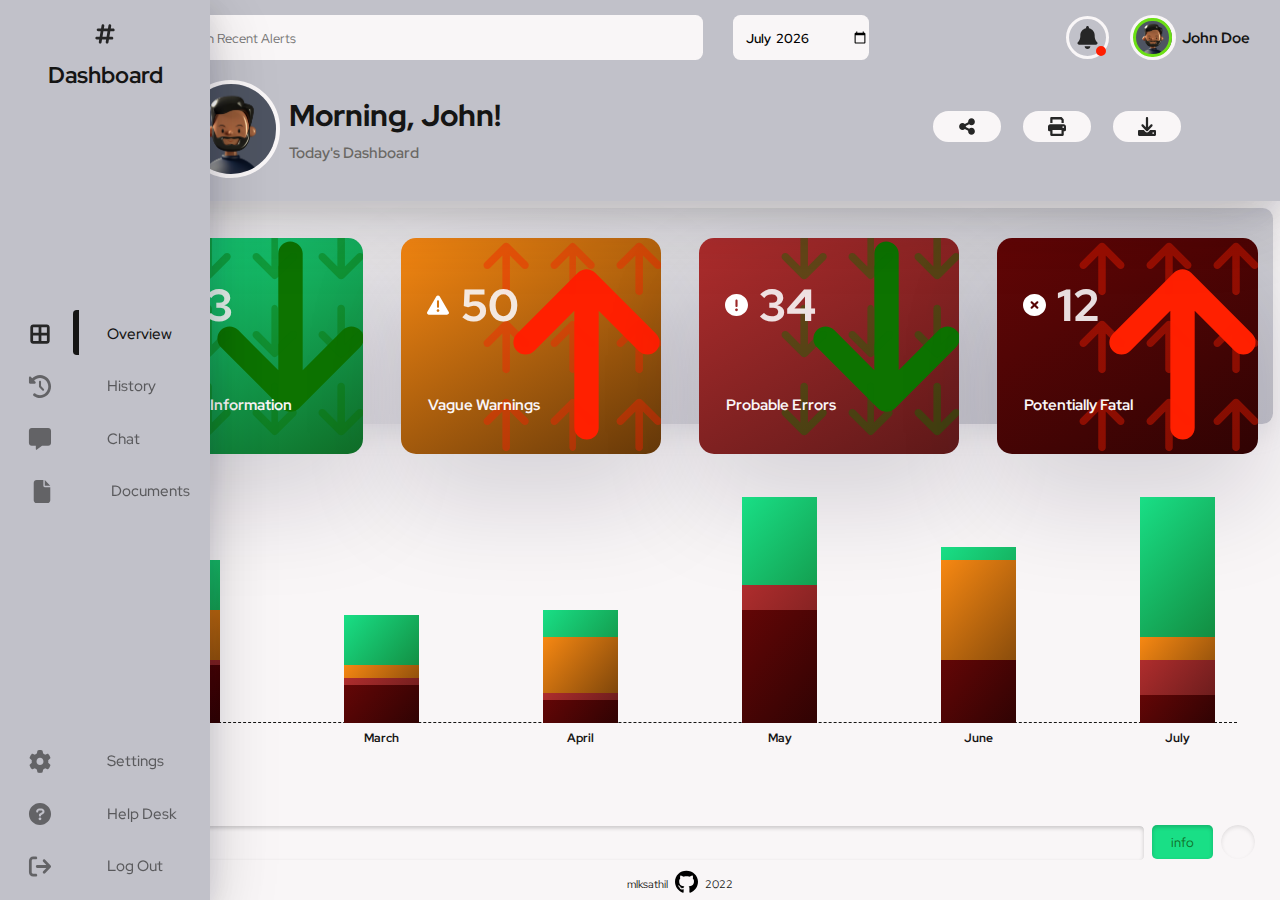
==== commit d037169d: "Includes : 1. Misc Changes 2. Add Month to Reflect on Changes 3. Change on Graph per Month 4. Auto C" ====
--- a/index.html
+++ b/index.html
@@ -22,9 +22,23 @@
     <header>
         <section class="top">
             <div class="search">
-                <input type="search" name="search" id="search" placeholder="Search here">
-            </div>
-            <div class='notification menu'>
+                <input type="search" name="search" id="search" placeholder="Search Recent Alerts">
+                <span class="search-cancel"></span>
+                <div class="search-dialog" style="display: none;">
+                    <div class="results head">Search Results</div>
+                    <div class="results body">
+                        <div class="result none">
+                            No Results
+                        </div>
+                    </div>
+                </div>
+            </div>
+
+            <div class="month select">
+                <input type="month" name="date" id="month">
+            </div>
+
+            <div class='notification menu notify'>
                 <img src="assets/web/icon-other/bell-solid.svg" alt="" class="notification icon">
             </div>
 
@@ -35,11 +49,11 @@
                         <p class="notification message-text">Just Kidding! Nothing here. </p>
                         <div class="notification message-close"></div>
                     </div>
-                    <div class="notification none" style="display: none;">None Here!</div>
-                </div>
-            </div>
-
-            <div class='profile main online'>
+                    <div class="notification none" style="display: none;">No Notifications Here!</div>
+                </div>
+            </div>
+
+            <div class='profile main info online'>
                 <img src="./assets/web/profile/gray-profile.png" alt="profile" class="profile image side">
                 <p class="profile name">John Doe</p>
             </div>
@@ -168,32 +182,27 @@
         <!-- SECTION Alert -->
 
         <section class="article high alert">
-            <div class="alert overview in count down">
-                <img src="assets/web/icon-alerts/exclamation-solid.svg" alt="Alert Logo" class="alert count icon">
-                <p class="alert count number">123</p>
-                <p class="alert count text">Alerts Not Responded</p>
-                <!-- <img src="assets/web/icon-other/arrow-down-solid.svg" alt="" class="alert count arrow icon"> -->
+            <div class="alert overview in info down">
+                <img src="assets/web/icon-alerts/exclamation-solid.svg" alt="Alert Logo" class="alert info icon">
+                <p class="alert info number">123</p>
+                <p class="alert info text">Conflicting Information</p>
             </div>
             <div class="alert overview in warning up">
                 <img src="assets/web/icon-alerts/triangle-exclamation-solid.svg" alt="Warning Logo"
                     class="alert warning icon">
                 <p class="alert warning number">50</p>
-                <p class="alert warning text">Warnings</p>
-                <!-- <img src="assets/web/icon-other/arrow-up-solid.svg" alt="" class="alert warning arrow icon"> -->
+                <p class="alert warning text">Vague Warnings</p>
             </div>
             <div class="alert overview in error down">
                 <img src="assets/web/icon-alerts/circle-exclamation-solid.svg" alt="error Logo"
                     class="alert error icon">
                 <p class="alert error number">34</p>
-                <p class="alert error text">Errors</p>
-                <!-- <img src="assets/web/icon-other/arrow-up-solid.svg" alt="" class="alert error arrow icon"> -->
-            </div>
-            <div class="alert overview in critical up">
-                <img src="assets/web/icon-alerts/circle-xmark-solid.svg" alt="Critical Logo"
-                    class="alert critical icon">
-                <p class="alert critical number">12</p>
-                <p class="alert critical text">Critical</p>
-                <!-- <img src="assets/web/icon-other/arrow-down-solid.svg" alt="" class="alert critical arrow icon"> -->
+                <p class="alert error text">Probable Errors</p>
+            </div>
+            <div class="alert overview in fatal up">
+                <img src="assets/web/icon-alerts/circle-xmark-solid.svg" alt="Critical Logo" class="alert fatal icon">
+                <p class="alert fatal number">12</p>
+                <p class="alert fatal text">Potentially Fatal</p>
             </div>
         </section>
 
@@ -210,46 +219,46 @@
             <section class="graph">
                 <main class="graph">
                     <div class="bars" id="bar1">
-                        <div class="bar count" id="o1" style="height: 65%"></div>
+                        <div class="bar info" id="o1" style="height: 65%"></div>
                         <div class="bar warning" id="w1" style="height: 45%"></div>
                         <div class="bar error" id="e1" style="height: 25%"></div>
-                        <div class="bar critical" id="c1" style="height: 23%"></div>
+                        <div class="bar fatal" id="c1" style="height: 23%"></div>
                         <p class="bar name">March</p>
                     </div>
                     <div class="bars" id="bar2">
-                        <div class="bar count" id="o2" style="height: 43%"></div>
+                        <div class="bar info" id="o2" style="height: 43%"></div>
                         <div class="bar warning" id="w2" style="height: 23%"></div>
                         <div class="bar error" id="e2" style="height: 18%"></div>
-                        <div class="bar critical" id="c2" style="height: 15%"></div>
+                        <div class="bar fatal" id="c2" style="height: 15%"></div>
                         <p class="bar name">April</p>
                     </div>
                     <div class="bars" id="bar3">
-                        <div class="bar count" id="o3" style="height: 45%"></div>
+                        <div class="bar info" id="o3" style="height: 45%"></div>
                         <div class="bar warning" id="w3" style="height: 34%"></div>
                         <div class="bar error" id="e3" style="height: 12%"></div>
-                        <div class="bar critical" id="c3" style="height: 9%"></div>
+                        <div class="bar fatal" id="c3" style="height: 9%"></div>
                         <p class="bar name">May</p>
                     </div>
                     <div class="bars" id="bar4">
-                        <div class="bar count" id="o4" style="height: 90%"></div>
+                        <div class="bar info" id="o4" style="height: 90%"></div>
                         <div class="bar warning" id="w4" style="height: 55%"></div>
                         <div class="bar error" id="e4" style="height: 55%"></div>
-                        <div class="bar critical" id="c4" style="height: 45%"></div>
-                        <p class="bar name">July</p>
+                        <div class="bar fatal" id="c4" style="height: 45%"></div>
+                        <p class="bar name">June</p>
                     </div>
                     <div class="bars" id="bar5">
-                        <div class="bar count" id="o5" style="height: 70%"></div>
+                        <div class="bar info" id="o5" style="height: 70%"></div>
                         <div class="bar warning" id="w5" style="height: 65%"></div>
                         <div class="bar error" id="e5" style="height: 25%"></div>
-                        <div class="bar critical" id="c5" style="height: 25%"></div>
-                        <p class="bar name">June</p>
+                        <div class="bar fatal" id="c5" style="height: 25%"></div>
+                        <p class="bar name">July</p>
                     </div>
                     <div class="bars" id="bar6">
-                        <div class="bar count" id="o6" style="height: 90%"></div>
+                        <div class="bar info" id="o6" style="height: 90%"></div>
                         <div class="bar warning" id="w6" style="height: 34%"></div>
                         <div class="bar error" id="e6" style="height: 25%"></div>
-                        <div class="bar critical" id="c6" style="height: 11%"></div>
-                        <p class="bar name">This Month</p>
+                        <div class="bar fatal" id="c6" style="height: 11%"></div>
+                        <p class="bar name">August</p>
                     </div>
                 </main>
             </section>
@@ -260,37 +269,22 @@
 
             <section class="recents main">
                 <h3>Recent Alerts</h3>
+                <!-- ANCHOR Addition Menu -->
+                <div class="recents element add">
+                    <input type="text" name="alert-description" id="alert-description" placeholder="Add Alert">
+                    <select name="alert-level" id="alert-level" class="info-select">
+                        <option value="info" selected>info</option>
+                        <option value="warning">warning</option>
+                        <option value="error">error</option>
+                        <option value="fatal">fatal</option>
+                    </select>
+                    <button type="submit" class="add-recents"></button>
+                </div>
                 <section class="recents body">
-                    <div class="recent">
-                        <input type="checkbox" name="recents" id="alert1" class="recent check alert-tag">
-                        <label for="alert1" class="recent text alert-tag" data-type="alert">Upgrade Successfully
-                            Completed</label>
-                    </div>
-                    <div class="recent">
-                        <input type="checkbox" name="recents" id="warning1" class="recent check warning-tag">
-                        <label for="warning1" class="recent text warning-tag" data-type="warning">Unkown User
-                            Login</label>
-                    </div>
-                    <div class="recent">
-                        <input type="checkbox" name="recents" id="warning2" class="recent check warning-tag">
-                        <label for="warning2" class="recent text warning-tag" data-type="warning">Performance Issues
-                            Encountered</label>
-                    </div>
-                    <div class="recent">
-                        <input type="checkbox" name="recents" id="error1" class="recent check error-tag">
-                        <label for="error1" class="recent text error-tag" data-type="error">Compatibility Issues</label>
-                    </div>
-                    <div class="recent">
-                        <input type="checkbox" name="recents" id="alert2" class="recent check alert-tag">
-                        <label for="alert2" class="recent text alert-tag" data-type="alert">New Account Created
-                            Successfully</label>
-                    </div>
-                    <div class="recent">
-                        <input type="checkbox" name="recents" id="alert3" class="recent check alert-tag">
-                        <label for="alert3" class="recent text alert-tag" data-type="alert">Upgrade Insider Packages on
-                            Progress</label>
-                    </div>
+                    <!-- Renders on JavaScript Dynamically -->
+                    <div class="recent none" style="display: none;">No Recent Alerts to Display.</div>
                 </section>
+
             </section>
 
             <!-- !SECTION -->
@@ -300,7 +294,10 @@
 
     <!-- !SECTION -->
 
+    <!-- !SECTION -->
+
     <!-- SECTION Footer -->
+
     <footer>
         <div>
             <p>
@@ -310,6 +307,12 @@
         </div>
     </footer>
 
+    <!-- !SECTION -->
+
+    <script src="./date.js" defer></script>
+    <script src="./graph.js" defer></script>
+    <script src="./alerts.js"></script>
+    <script src="./script.js" async></script>
 
 </body>
 
--- a/style.css
+++ b/style.css
@@ -17,8 +17,8 @@
 
     --black: #151514;
 
-    --alert: #19df86;
-    --dark-alert: #106e27;
+    --info: #19df86;
+    --dark-info: #106e27;
 
     --warning: #F78812;
     --dark-warning: #663909;
@@ -39,6 +39,24 @@
 
     --bright-yellow: #ffdf52;
 }
+
+/* ANCHOR Scroll Bar */
+
+*::-webkit-scrollbar {
+    width: .25em;
+    height: .25em;
+}
+
+*::-webkit-scrollbar-track {
+    box-shadow: inset 0 0 6px rgba(0, 0, 0, 0.3);
+    border-radius: 5rem;
+}
+
+*::-webkit-scrollbar-thumb {
+    background-color: var(--dark-gray);
+    border-radius: 5rem;
+}
+
 
 body {
     margin: 0;
@@ -73,6 +91,11 @@
 header {
     grid-area: header;
 
+    max-height: max-content;
+    z-index: 2;
+
+    padding: 0 0 .2rem 0;
+
     background-color: var(--gray);
 
     box-shadow: rgba(17, 17, 26, 0.1) 0px 8px 24px, rgba(17, 17, 26, 0.1) 0px 16px 56px, rgba(17, 17, 26, 0.1) 0px 24px 80px;
@@ -93,54 +116,181 @@
 div.search {
     grid-area: search;
     align-self: center;
-    display: flex;
-    justify-content: center;
-    align-items: stretch;
+
+    display: grid;
+    grid-template-columns: .1fr 1fr .1fr;
+    grid-template-areas:
+        ". search cancel"
+        "dialog dialog dialog";
+
+    min-width: 300px;
+
+    position: relative;
+}
+
+div.search::before {
+    content: '';
+
+    height: 3rem;
+    width: 4rem;
+    min-width: 2rem;
+    margin: 1rem 0 1rem 1rem;
+
+    position: relative;
+    left: 1rem;
+
+    border-top-left-radius: .5rem;
+    border-bottom-left-radius: .5rem;
+
+    background: var(--light-gray) no-repeat center / 1.2rem url(./assets/web/icon-other/magnifying-glass-solid.svg);
 }
 
 #search {
+    grid-area: search;
     height: 3rem;
-    min-width: 10rem;
-    margin: 1rem;
-
-    border-radius: .5rem;
+    min-width: max(10rem, 20px);
+    margin: 1rem 0;
+    padding-left: 1.2rem;
+
     border: none;
 
+    font-family: 'Red Hat Display', sans-serif;
+
     flex: 1;
-    opacity: 0.7;
     background-color: var(--light-gray);
 
-    transition: .2s;
-}
-
-#search:focus,
-#search:hover,
+    transition: .3s;
+
+    z-index: 2;
+}
+
 #search:focus-visible {
-    opacity: 1;
-    background: linear-gradient(130deg, var(--light-gray) 20%, var(--white));
     outline: none;
 }
 
-input[type="search"]::-webkit-textfield-decoration-container {
-    padding: 2.5rem;
-    background: no-repeat left .7rem center / 1.2rem url(./assets/web/icon-other/magnifying-glass-solid.svg);
-}
-
-input[type="search"]::-webkit-input-placeholder {
-    padding: 2.5rem;
-    font-family: 'Red Hat Display', sans-serif;
+span.search-cancel {
+    grid-area: cancel;
+    height: 3rem;
+    width: 4rem;
+
+    margin: 1rem 0;
+
+    border-top-right-radius: .5rem;
+    border-bottom-right-radius: .5rem;
+
+    background: var(--light-gray);
+}
+
+#search+span.search-cancel.show {
+    z-index: 2;
+
+    background: url(./assets/web/icon-other/xmark-solid.svg) no-repeat center / .8rem var(--light-gray);
+
+    cursor: pointer;
 }
 
 input[type="search"]::-webkit-search-cancel-button {
     -webkit-appearance: none;
-    background: url(./assets/web/icon-other/xmark-solid.svg) no-repeat center right;
-    height: 1.25rem;
-    width: 1.25rem;
-    opacity: 0;
 }
 
 input[type="search"]:focus::-webkit-search-cancel-button {
     opacity: 1;
+}
+
+/* ANCHOR Search Dialog Adjustments */
+
+.search-dialog {
+
+    position: fixed;
+    top: 59px;
+    left: 110px;
+
+    min-width: max-content;
+
+    padding: .5rem 1rem 1rem;
+
+    background-color: var(--light-gray);
+
+    display: grid;
+
+    z-index: 1;
+    transition: .5s;
+
+    border-bottom-right-radius: .5rem;
+    border-bottom-left-radius: .5rem;
+}
+
+div.search:focus-within::before {
+    border-bottom-left-radius: 0rem;
+}
+
+div.search:focus-within::before,
+div.search:has(a:active)::before {
+    border-bottom-left-radius: 0rem;
+}
+
+/* #search:focus+.search-cancel {
+    border-bottom-right-radius: 0rem;
+} */
+
+.search-dialog .results.head {
+    font-weight: 600;
+    font-size: 1rem;
+}
+
+.search-dialog .results.body {
+    font-weight: 500;
+    font-size: .8rem;
+
+    padding-top: .5rem;
+}
+
+.results.body .result.none {
+    opacity: .7;
+}
+
+div.result.find {
+    padding: .5rem 0;
+
+    color: gray;
+
+    display: block;
+
+    cursor: pointer;
+
+    transition: .2s;
+}
+
+div.result.find:hover {
+    color: var(--black)
+}
+
+/* ANCHOR Month Selection */
+div.month.select {
+    margin: auto;
+
+    display: flex;
+    align-items: center;
+
+    position: relative
+}
+
+input#month {
+    height: 2.95rem;
+
+    font-family: 'Red Hat Display', 'Trebuchet MS', 'Lucida Sans Unicode', 'Lucida Grande', 'Lucida Sans', Arial, sans-serif;
+    font-weight: 600;
+
+    appearance: none;
+
+    border-radius: .5rem;
+    padding-left: .8rem;
+    margin: auto 1rem;
+
+    outline: none;
+    border: none;
+
+    background-color: var(--light-gray);
 }
 
 /* ANCHOR Notification Bell */
@@ -165,9 +315,10 @@
     box-shadow: rgba(0, 0, 0, 0.35) 0px 5px 15px;
 }
 
-div.notification.menu::after {
+div.notification.menu.notify::after {
     content: '';
-    border: .3rem solid var(--bright-red);
+    border: .34rem solid var(--bright-red);
+    background-color: var(--bright-red);
     border-radius: 5rem;
 
     bottom: 0;
@@ -189,7 +340,7 @@
 
     box-shadow: rgba(0, 0, 0, 0.35) 0px 5px 15px;
 
-    z-index: 5;
+    z-index: 12;
 
     display: grid;
     grid-template-rows: .9fr 1.15fr;
@@ -202,17 +353,16 @@
 
     height: 1rem;
 
-    font-weight: 600;
+    font-weight: 700;
 }
 
 .notification.body {
     background-color: var(--white);
-    opacity: .8;
 
     min-height: 10%;
     margin: 0 0 1rem;
 
-    box-shadow: rgb(204, 219, 232) 3px 3px 6px 0px inset, rgba(255, 255, 255, 0.5) -3px -3px 6px 1px inset;
+    box-shadow: inset 0px 6px 10px -5px rgba(0, 0, 0, 0.1);
 }
 
 .notification.message {
@@ -235,6 +385,7 @@
     height: 2rem;
 
     cursor: pointer;
+
 }
 
 div.notification.message-close:hover {
@@ -245,8 +396,11 @@
     text-align: center;
     padding: 1rem 0;
 
-    font-size: .9rem;
+    font-size: .8rem;
+    font-weight: 600;
     opacity: .5;
+
+    box-shadow: inset 0px 6px 10px -5px rgba(0, 0, 0, 0.1);
 
 }
 
@@ -276,25 +430,25 @@
     content: ' ';
 
     position: absolute;
-    left: .4rem;
-
-    width: 2.15rem;
-    height: 2.15rem;
+    left: 4.2%;
+
+    width: 25%;
+    height: 45%;
     border-radius: 50%;
 
     z-index: 6;
 }
 
 .profile.main.online::after {
-    border: 3px solid var(--bright-green);
+    border: 3.5px solid var(--bright-green);
 }
 
 .profile.main.busy::after {
-    border: 3px solid var(--bright-red);
+    border: 3.5px solid var(--bright-red);
 }
 
 .profile.main.offline::after {
-    border: 3px solid var(--gray);
+    border: 3.5px solid var(--gray);
 }
 
 
@@ -335,7 +489,7 @@
 
     background-color: var(--white);
 
-    z-index: 6;
+    z-index: 12;
 
     display: grid;
     grid-template-rows: repeat(3, 1fr);
@@ -356,6 +510,8 @@
 
 .profile.selection input[type="radio"] {
     appearance: none;
+
+    z-index: 12;
 }
 
 .status.main>input {
@@ -485,7 +641,7 @@
 }
 
 button.icon {
-    width: 4rem;
+    width: 4.5rem;
 
     box-sizing: border-box;
 
@@ -504,8 +660,8 @@
 }
 
 img.header.icon {
-    height: 1.1rem;
-    width: 1.1rem;
+    height: 1.25rem;
+    width: 1.25rem;
 
     padding: .2rem;
 }
@@ -513,6 +669,8 @@
 button.icon:hover {
     box-shadow: rgba(0, 0, 0, 0.24) 0px 3px 8px;
 }
+
+/* !SECTION */
 
 /* !SECTION */
 
@@ -599,6 +757,8 @@
     opacity: 0.6;
 
     transition: .2s;
+
+    cursor: pointer;
 }
 
 .nav>img {
@@ -672,21 +832,6 @@
     overflow-y: auto;
 }
 
-/* ANCHOR Scroll Bar */
-
-main.body::-webkit-scrollbar {
-    width: .2em;
-}
-
-main.body::-webkit-scrollbar-track {
-    box-shadow: inset 0 0 6px rgba(0, 0, 0, 0.3);
-}
-
-main.body::-webkit-scrollbar-thumb {
-    background-color: var(--dark-gray);
-    border-radius: 2rem;
-}
-
 /* SECTION Alert */
 
 section.alert {
@@ -705,6 +850,7 @@
 
     box-shadow: rgba(149, 157, 165, 0.2) 0px 8px 24px;
 }
+
 
 .alert.overview {
     display: grid;
@@ -727,7 +873,7 @@
 }
 
 .alert.overview>* {
-    z-index: 2;
+    z-index: 1;
 }
 
 /* ANCHOR Background Arrow Setup  */
@@ -797,8 +943,8 @@
     filter: invert(48%) sepia(79%) saturate(9312%) hue-rotate(360deg);
 }
 
-.alert.overview.count {
-    background: linear-gradient(150deg, var(--alert), var(--dark-alert));
+.alert.overview.info {
+    background: linear-gradient(150deg, var(--info), var(--dark-info));
     color: var(--white);
 
     overflow: hidden;
@@ -818,7 +964,7 @@
     overflow: hidden;
 }
 
-.alert.overview.critical {
+.alert.overview.fatal {
     background: linear-gradient(150deg, var(--critical), var(--dark-critical));
     color: var(--white);
 
@@ -826,7 +972,7 @@
 }
 
 .alert.overview.in>.icon {
-    filter: invert(0.8);
+    filter: invert(1);
 }
 
 .alert.icon {
@@ -874,15 +1020,19 @@
     gap: .5rem;
     justify-content: center;
 
+    margin: .7rem;
+
 }
 
 /* SECTION Graph */
 
 section.graph {
     /* padding: 1rem; */
-    min-height: 23vw;
-
-    flex: 1 0 60%;
+    min-height: 280px;
+    /* min-height: 100px; */
+    min-width: 62vw;
+
+    flex: 2 0 calc(100vw*2/3);
 }
 
 main.graph {
@@ -903,13 +1053,13 @@
 
 main.graph::after {
     content: '';
-    width: 90%;
+    width: 94.5%;
     /* height: .01rem; */
 
     border-top: 0.1rem dashed var(--black);
 
-    bottom: 10%;
-    left: 5%;
+    bottom: 10.2%;
+    right: 2.75%;
 
     position: absolute;
 
@@ -917,9 +1067,6 @@
 }
 
 .bars {
-    height: 100%;
-    width: 100%;
-
     position: relative;
 
     display: grid;
@@ -934,13 +1081,13 @@
 
 .bar {
     grid-row: 1 / 10;
-    width: max(20px, 4rem);
-}
-
-.bar.count {
-    position: absolute;
-
-    background: linear-gradient(130deg, var(--alert), var(--dark-alert));
+    width: max(20px, 5rem);
+}
+
+.bar.info {
+    position: absolute;
+
+    background: linear-gradient(130deg, var(--info), var(--dark-info));
 }
 
 
@@ -950,7 +1097,6 @@
     position: absolute;
 
     background: linear-gradient(130deg, var(--warning), var(--dark-warning));
-
 }
 
 .bar.error {
@@ -959,10 +1105,9 @@
     position: absolute;
 
     background: linear-gradient(130deg, var(--error), var(--dark-error));
-
-}
-
-.bar.critical {
+}
+
+.bar.fatal {
     z-index: 5;
 
     position: absolute;
@@ -989,24 +1134,36 @@
 /* SECTION Recents */
 
 section.recents.main {
-    margin-top: 2rem;
+    margin-top: 1rem;
+
+    max-height: 269px;
 
     font-size: .9rem;
 
     background-color: var(--light-gray);
-}
-
-.recents {
+
+    /* flex: 0 2 100%; */
+    /* flex: 1 0 calc(100%*1/3); */
+    flex-grow: 1;
+    flex-basis: calc(100vw*.78/3);
+
+    display: flex;
+    flex-flow: column;
+}
+
+.recents.body {
+    display: flex;
+    flex-flow: column wrap;
+    gap: .2rem;
+
     overflow-y: auto;
-}
-
-.recents>h3 {
+
+}
+
+.recents.main>h3 {
     margin: 0 .5rem 0 0;
     padding: 1rem 0 1rem 1rem;
 
-    position: sticky;
-    top: 0;
-
     background-color: var(--light-gray);
 }
 
@@ -1023,6 +1180,146 @@
     margin: .2rem;
 
     font-weight: 500;
+}
+
+.recent.none {
+    text-align: center;
+    padding: 1rem;
+
+    display: flex;
+
+    justify-content: center;
+
+    box-shadow: inset 0px 2px 7px -5px rgba(0, 0, 0, 0.1);
+
+    font-weight: 600;
+    opacity: .6;
+}
+
+/* ANCHOR Recent Addition */
+
+.recents.element.add {
+    display: flex;
+    flex-flow: row no-wrap;
+    gap: .5rem;
+    justify-content: space-between;
+
+    margin: 0 .5rem 0 0;
+    padding: 0 .5rem .5rem 1rem;
+
+    background-color: var(--light-gray);
+}
+
+.recents.element.add * {
+    font-family: 'Red Hat Display', 'Trebuchet MS', 'Lucida Sans Unicode', 'Lucida Grande', 'Lucida Sans', Arial, sans-serif;
+
+    -webkit-appearance: none;
+    appearance: none;
+
+    background-color: var(--white);
+
+    border-radius: 5px;
+
+    height: 2.25rem;
+}
+
+.recents.element.add input {
+    flex: 1;
+
+    width: 1rem;
+
+    padding: 0 .8rem;
+    font-family: 'Red Hat Display', 'Trebuchet MS', 'Lucida Sans Unicode', 'Lucida Grande', 'Lucida Sans', Arial, sans-serif;
+
+    border: 1px solid var(--light-gray);
+
+    box-shadow: rgba(0, 0, 0, 0.2) 0px 2px 4px 0px inset;
+}
+
+.recents.element.add input:focus-visible,
+.recents.element.add input:hover {
+    outline: none;
+    box-shadow: rgba(0, 0, 0, 0.3) 0px 2px 4px 0px inset;
+}
+
+.recents.element.add select {
+    text-align: center;
+
+    padding: 0 .5rem;
+
+    border: none;
+
+    box-shadow: rgba(0, 0, 0, 0.2) 0px 2px 4px 0px inset;
+}
+
+.recents.element.add select:hover {
+    box-shadow: rgba(0, 0, 0, 0.4) 0px 2px 4px 0px inset;
+}
+
+.recents.element.add select.info-select {
+    background: var(--info);
+    color: var(--dark-info);
+}
+
+.recents.element.add select.warning-select {
+    background: var(--warning);
+    color: var(--dark-warning);
+}
+
+.recents.element.add select.error-select {
+    background: var(--error);
+    color: var(--gray);
+}
+
+.recents.element.add select.fatal-select {
+    background: var(--critical);
+    color: var(--light-gray);
+}
+
+.recents.element.add select option {
+    text-align: center;
+
+    padding: 0 1rem;
+}
+
+.recents.element.add select:focus-visible {
+    outline: none;
+}
+
+.recents.element.add button {
+    width: 2.25rem;
+
+    border-radius: 50%;
+    border: none;
+
+    background: var(--light-gray) url(./assets/web/icon-other/plus-solid.svg) no-repeat center/50%;
+
+    box-shadow: rgba(0, 0, 0, 0.1) 0px 2px 4px 0px inset;
+}
+
+.recents.element.add button:hover {
+    box-shadow: rgba(0, 0, 0, 0.4) 0px 2px 4px 0px inset;
+
+}
+
+select#alert-level option[value="info"] {
+    background: var(--info);
+    color: var(--dark-info);
+}
+
+select#alert-level option[value="warning"] {
+    background-color: var(--warning);
+    color: var(--dark-warning);
+}
+
+select#alert-level option[value="error"] {
+    background-color: var(--error);
+    color: var(--gray);
+}
+
+select#alert-level option[value="fatal"] {
+    background-color: var(--critical);
+    color: var(--light-gray);
 }
 
 /* ANCHOR Checkbox Styling */
@@ -1048,8 +1345,8 @@
     text-decoration: line-through;
 }
 
-input[type="checkbox"].alert-tag:checked {
-    background-color: var(--alert);
+input[type="checkbox"].info-tag:checked {
+    background-color: var(--info);
 }
 
 input[type="checkbox"].warning-tag:checked {
@@ -1060,39 +1357,48 @@
     background-color: var(--error);
 }
 
-input[type="checkbox"].critical-tag:checked {
+input[type="checkbox"].fatal-tag:checked {
     background-color: var(--critical);
 }
 
 
-/* ANCHOR Recent Box Hilights */
-
-
-/* ANCHOR Recents Tags  */
-label.recent::after {
+/* ANCHOR Recents Tags + Results Tags */
+label.recent::after,
+.result.find::after {
     content: attr(data-type);
     font-size: .65rem;
 
     border-radius: 2rem;
-    margin: .5rem;
-    padding: .4rem;
-}
-
-label.recent.alert-tag::after {
-    background-color: var(--alert);
-}
-
-label.recent.warning-tag::after {
+    margin: 0 .5rem;
+    padding: .2rem .6rem;
+}
+
+label.recent.info-tag::after,
+.result.find.info-tag::after {
+    background-color: var(--info);
+    color: var(--dark-info);
+}
+
+label.recent.warning-tag::after,
+.result.find.warning-tag::after {
     background-color: var(--warning);
-}
-
-label.recent.error-tag::after {
+    color: var(--dark-warning);
+}
+
+label.recent.error-tag::after,
+.result.find.error-tag::after {
     background-color: var(--error);
-}
-
-label.recent.bar.critical-tag::after {
+    color: var(--gray);
+
+}
+
+label.recent.fatal-tag::after,
+.result.find.fatal-tag::after {
     background-color: var(--critical);
-}
+    color: var(--light-gray);
+}
+
+/* !SECTION */
 
 /* !SECTION */
 
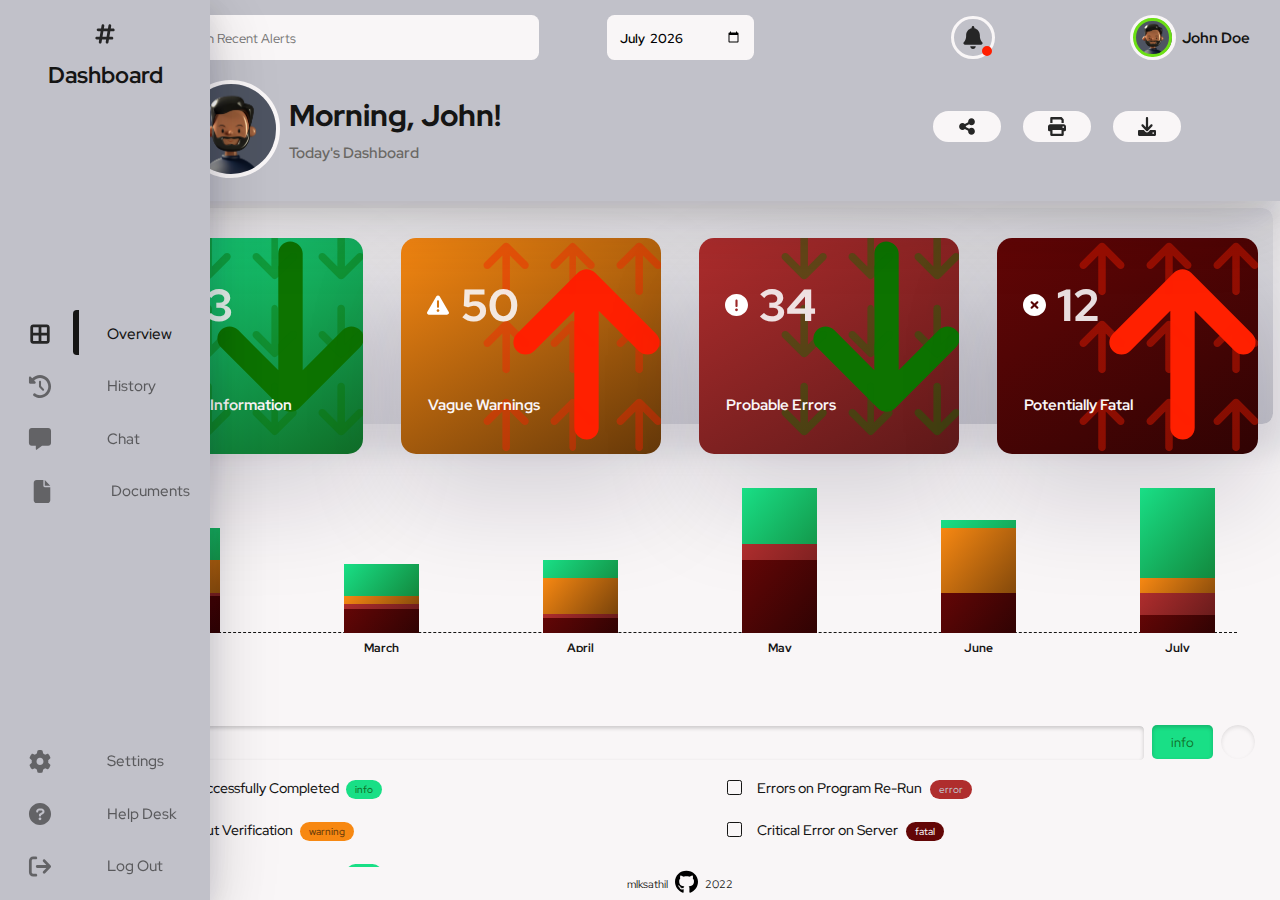
==== commit 2a36e6fe: "Makin' Responsive" ====
--- a/index.html
+++ b/index.html
@@ -7,6 +7,7 @@
     <link rel="shortcut icon" href="./assets/web/grip-solid.svg" type="image/x-icon">
 
     <title>Dashboard</title>
+    <meta name="viewport" content="width=device-width, initial-scale=1.0">
 </head>
 
 <body>
--- a/style.css
+++ b/style.css
@@ -6,7 +6,6 @@
 
 :root {
     font-family: 'Red Hat Display', 'Trebuchet MS', 'Lucida Sans Unicode', 'Lucida Grande', 'Lucida Sans', Arial, sans-serif;
-
     font-size: clamp(15px, 2rem, 1vw);
 
     --white: #F9F6F7;
@@ -38,6 +37,7 @@
     --dark-red: #2D132C;
 
     --bright-yellow: #ffdf52;
+    height: 100vh;
 }
 
 /* ANCHOR Scroll Bar */
@@ -61,9 +61,7 @@
 body {
     margin: 0;
     height: 100vh;
-
     color: var(--black);
-
     display: grid;
     grid-template-columns: minmax(80px, 5vw) 2fr 2fr;
     grid-template-areas:
@@ -72,8 +70,8 @@
         "nav main main"
         "nav main main"
         "nav footer footer";
-
     background-color: var(--white);
+    position: relative;
 }
 
 img.icon {
@@ -105,7 +103,7 @@
 
 header section.top {
     display: grid;
-    grid-template-columns: repeat(2, 2fr) 1fr 1fr .25fr 1fr;
+    /* grid-template-columns: repeat(2, 2fr) 1fr 1fr .25fr 1fr; */
     grid-template-areas:
         "search search . . notification profile";
     gap: 1rem
@@ -275,7 +273,7 @@
     position: relative
 }
 
-input#month {
+input[type="month"]#month {
     height: 2.95rem;
 
     font-family: 'Red Hat Display', 'Trebuchet MS', 'Lucida Sans Unicode', 'Lucida Grande', 'Lucida Sans', Arial, sans-serif;
@@ -284,13 +282,15 @@
     appearance: none;
 
     border-radius: .5rem;
-    padding-left: .8rem;
+    padding: 0 .8rem;
     margin: auto 1rem;
 
     outline: none;
     border: none;
 
     background-color: var(--light-gray);
+
+    cursor: pointer;
 }
 
 /* ANCHOR Notification Bell */
@@ -836,19 +836,14 @@
 
 section.alert {
     margin: .5rem;
-    padding: 1rem 1rem 0 1rem;
-
+    padding: 1rem 1rem 0px 1rem;
     border-radius: .7rem;
-
     grid-area: alert;
-
     display: grid;
     grid-template-columns: repeat(auto-fit, minmax(12rem, 1fr));
     gap: 2.5rem;
-
-    background: linear-gradient(150deg, var(--light-gray), var(--gray));
-
-    box-shadow: rgba(149, 157, 165, 0.2) 0px 8px 24px;
+    background: linear-gradient(170deg, var(--light-gray), var(--gray));
+    box-shadow: rgba(149, 157, 165, 0.2) 0px 8px 24px 20px;
 }
 
 
@@ -1014,39 +1009,40 @@
 
 section.article.low.gr {
     grid-area: larticle;
-
     display: flex;
     flex-flow: row wrap;
     gap: .5rem;
     justify-content: center;
-
     margin: .7rem;
-
+    align-items: stretch;
+    align-content: stretch;
 }
 
 /* SECTION Graph */
 
 section.graph {
     /* padding: 1rem; */
-    min-height: 280px;
-    /* min-height: 100px; */
+    min-height: 20vh;
+    overflow: auto;
     min-width: 62vw;
-
     flex: 2 0 calc(100vw*2/3);
+    display: flex;
+    flex-direction: column;
+    min-width: max-content;
+    overflow-x: scroll;
+    /* width: 12300px; */
 }
 
 main.graph {
     height: 100%;
-
     /* display: flex;
     gap: 2rem;
     justify-content: center; */
-
     display: grid;
     grid-template-columns: repeat(auto-fit, minmax(4rem, 1fr));
     gap: 1rem;
-
     position: relative;
+    /* max-width: 205vh; */
 }
 
 /* ANCHOR Graph Bottom Line */
@@ -1135,18 +1131,13 @@
 
 section.recents.main {
     margin-top: 1rem;
-
-    max-height: 269px;
-
+    max-height: 40vh;
     font-size: .9rem;
-
     background-color: var(--light-gray);
-
     /* flex: 0 2 100%; */
     /* flex: 1 0 calc(100%*1/3); */
     flex-grow: 1;
     flex-basis: calc(100vw*.78/3);
-
     display: flex;
     flex-flow: column;
 }
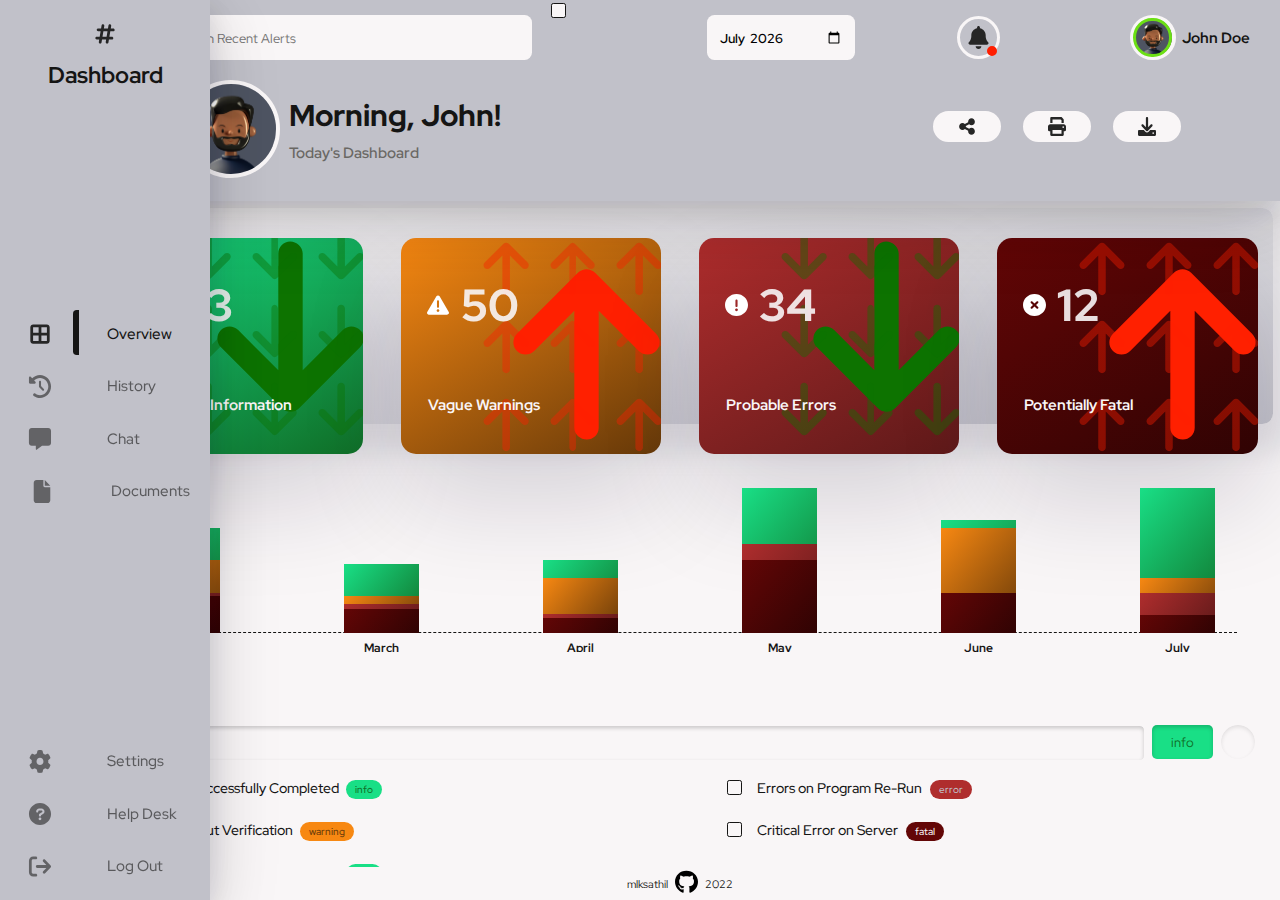
==== commit 5a64635f: "Adding VWO" ====
--- a/index.html
+++ b/index.html
@@ -8,6 +8,19 @@
 
     <title>Dashboard</title>
     <meta name="viewport" content="width=device-width, initial-scale=1.0">
+    <!-- Start VWO Async SmartCode -->
+<link rel="preconnect" href="https://dev.visualwebsiteoptimizer.com" />
+<script type='text/javascript' id='vwoCode'>
+window._vwo_code || (function() {
+var account_id=913492,
+version=2.1,
+settings_tolerance=2000,
+hide_element='body',
+hide_element_style = 'opacity:0 !important;filter:alpha(opacity=0) !important;background:none !important',
+/* DO NOT EDIT BELOW THIS LINE */
+f=false,w=window,d=document,v=d.querySelector('#vwoCode'),cK='_vwo_'+account_id+'_settings',cc={};try{var c=JSON.parse(localStorage.getItem('_vwo_'+account_id+'_config'));cc=c&&typeof c==='object'?c:{}}catch(e){}var stT=cc.stT==='session'?w.sessionStorage:w.localStorage;code={use_existing_jquery:function(){return typeof use_existing_jquery!=='undefined'?use_existing_jquery:undefined},library_tolerance:function(){return typeof library_tolerance!=='undefined'?library_tolerance:undefined},settings_tolerance:function(){return cc.sT||settings_tolerance},hide_element_style:function(){return'{'+(cc.hES||hide_element_style)+'}'},hide_element:function(){if(performance.getEntriesByName('first-contentful-paint')[0]){return''}return typeof cc.hE==='string'?cc.hE:hide_element},getVersion:function(){return version},finish:function(e){if(!f){f=true;var t=d.getElementById('_vis_opt_path_hides');if(t)t.parentNode.removeChild(t);if(e)(new Image).src='https://dev.visualwebsiteoptimizer.com/ee.gif?a='+account_id+e}},finished:function(){return f},addScript:function(e){var t=d.createElement('script');t.type='text/javascript';if(e.src){t.src=e.src}else{t.text=e.text}d.getElementsByTagName('head')[0].appendChild(t)},load:function(e,t){var i=this.getSettings(),n=d.createElement('script'),r=this;t=t||{};if(i){n.textContent=i;d.getElementsByTagName('head')[0].appendChild(n);if(!w.VWO||VWO.caE){stT.removeItem(cK);r.load(e)}}else{var o=new XMLHttpRequest;o.open('GET',e,true);o.withCredentials=!t.dSC;o.responseType=t.responseType||'text';o.onload=function(){if(t.onloadCb){return t.onloadCb(o,e)}if(o.status===200){_vwo_code.addScript({text:o.responseText})}else{_vwo_code.finish('&e=loading_failure:'+e)}};o.onerror=function(){if(t.onerrorCb){return t.onerrorCb(e)}_vwo_code.finish('&e=loading_failure:'+e)};o.send()}},getSettings:function(){try{var e=stT.getItem(cK);if(!e){return}e=JSON.parse(e);if(Date.now()>e.e){stT.removeItem(cK);return}return e.s}catch(e){return}},init:function(){if(d.URL.indexOf('__vwo_disable__')>-1)return;var e=this.settings_tolerance();w._vwo_settings_timer=setTimeout(function(){_vwo_code.finish();stT.removeItem(cK)},e);var t;if(this.hide_element()!=='body'){t=d.createElement('style');var i=this.hide_element(),n=i?i+this.hide_element_style():'',r=d.getElementsByTagName('head')[0];t.setAttribute('id','_vis_opt_path_hides');v&&t.setAttribute('nonce',v.nonce);t.setAttribute('type','text/css');if(t.styleSheet)t.styleSheet.cssText=n;else t.appendChild(d.createTextNode(n));r.appendChild(t)}else{t=d.getElementsByTagName('head')[0];var n=d.createElement('div');n.style.cssText='z-index: 2147483647 !important;position: fixed !important;left: 0 !important;top: 0 !important;width: 100% !important;height: 100% !important;background: white !important;';n.setAttribute('id','_vis_opt_path_hides');n.classList.add('_vis_hide_layer');t.parentNode.insertBefore(n,t.nextSibling)}var o='https://dev.visualwebsiteoptimizer.com/j.php?a='+account_id+'&u='+encodeURIComponent(d.URL)+'&vn='+version;if(w.location.search.indexOf('_vwo_xhr')!==-1){this.addScript({src:o})}else{this.load(o+'&x=true')}}};w._vwo_code=code;code.init();})();
+</script>
+<!-- End VWO Async SmartCode -->
 </head>
 
 <body>
@@ -34,6 +47,8 @@
                     </div>
                 </div>
             </div>
+
+            <div class="toggle"><input type="checkbox" name="" id="checkview"></div>
 
             <div class="month select">
                 <input type="month" name="date" id="month">
@@ -317,4 +332,4 @@
 
 </body>
 
-</html>+</html>
